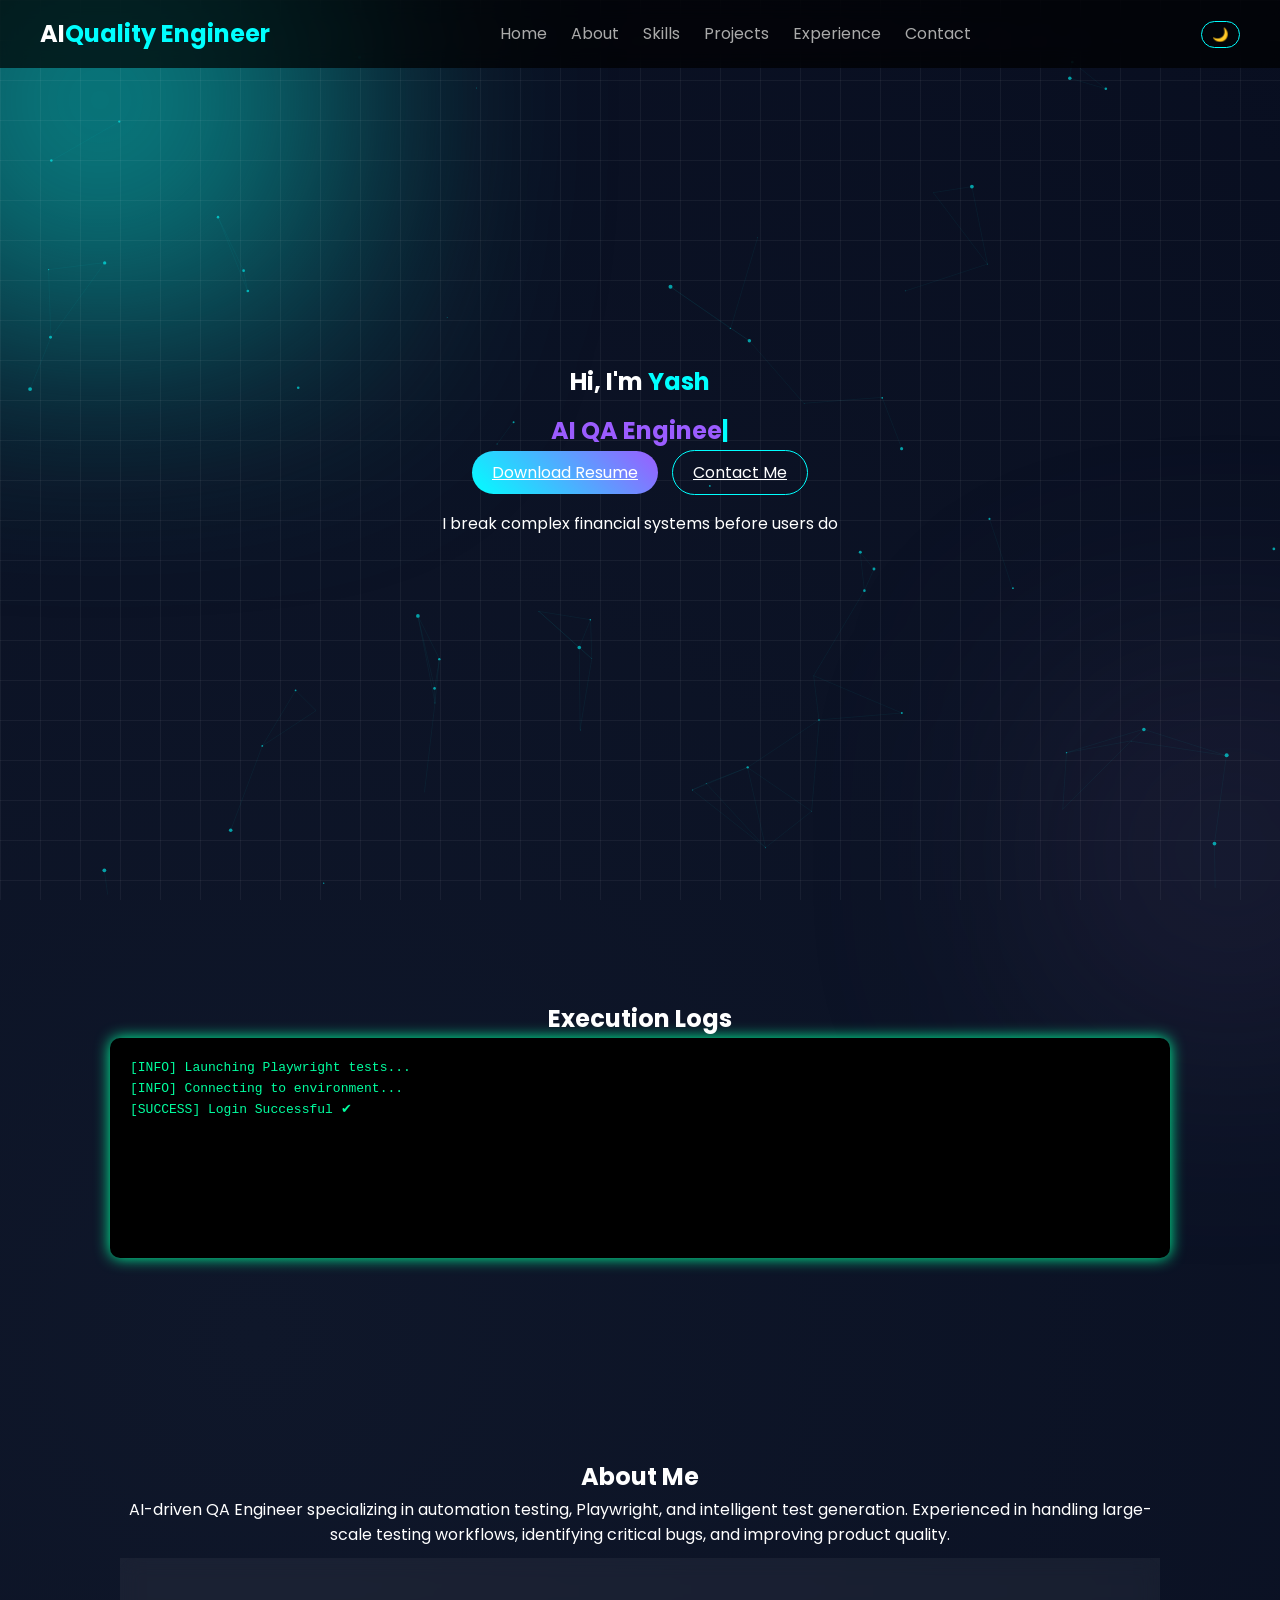
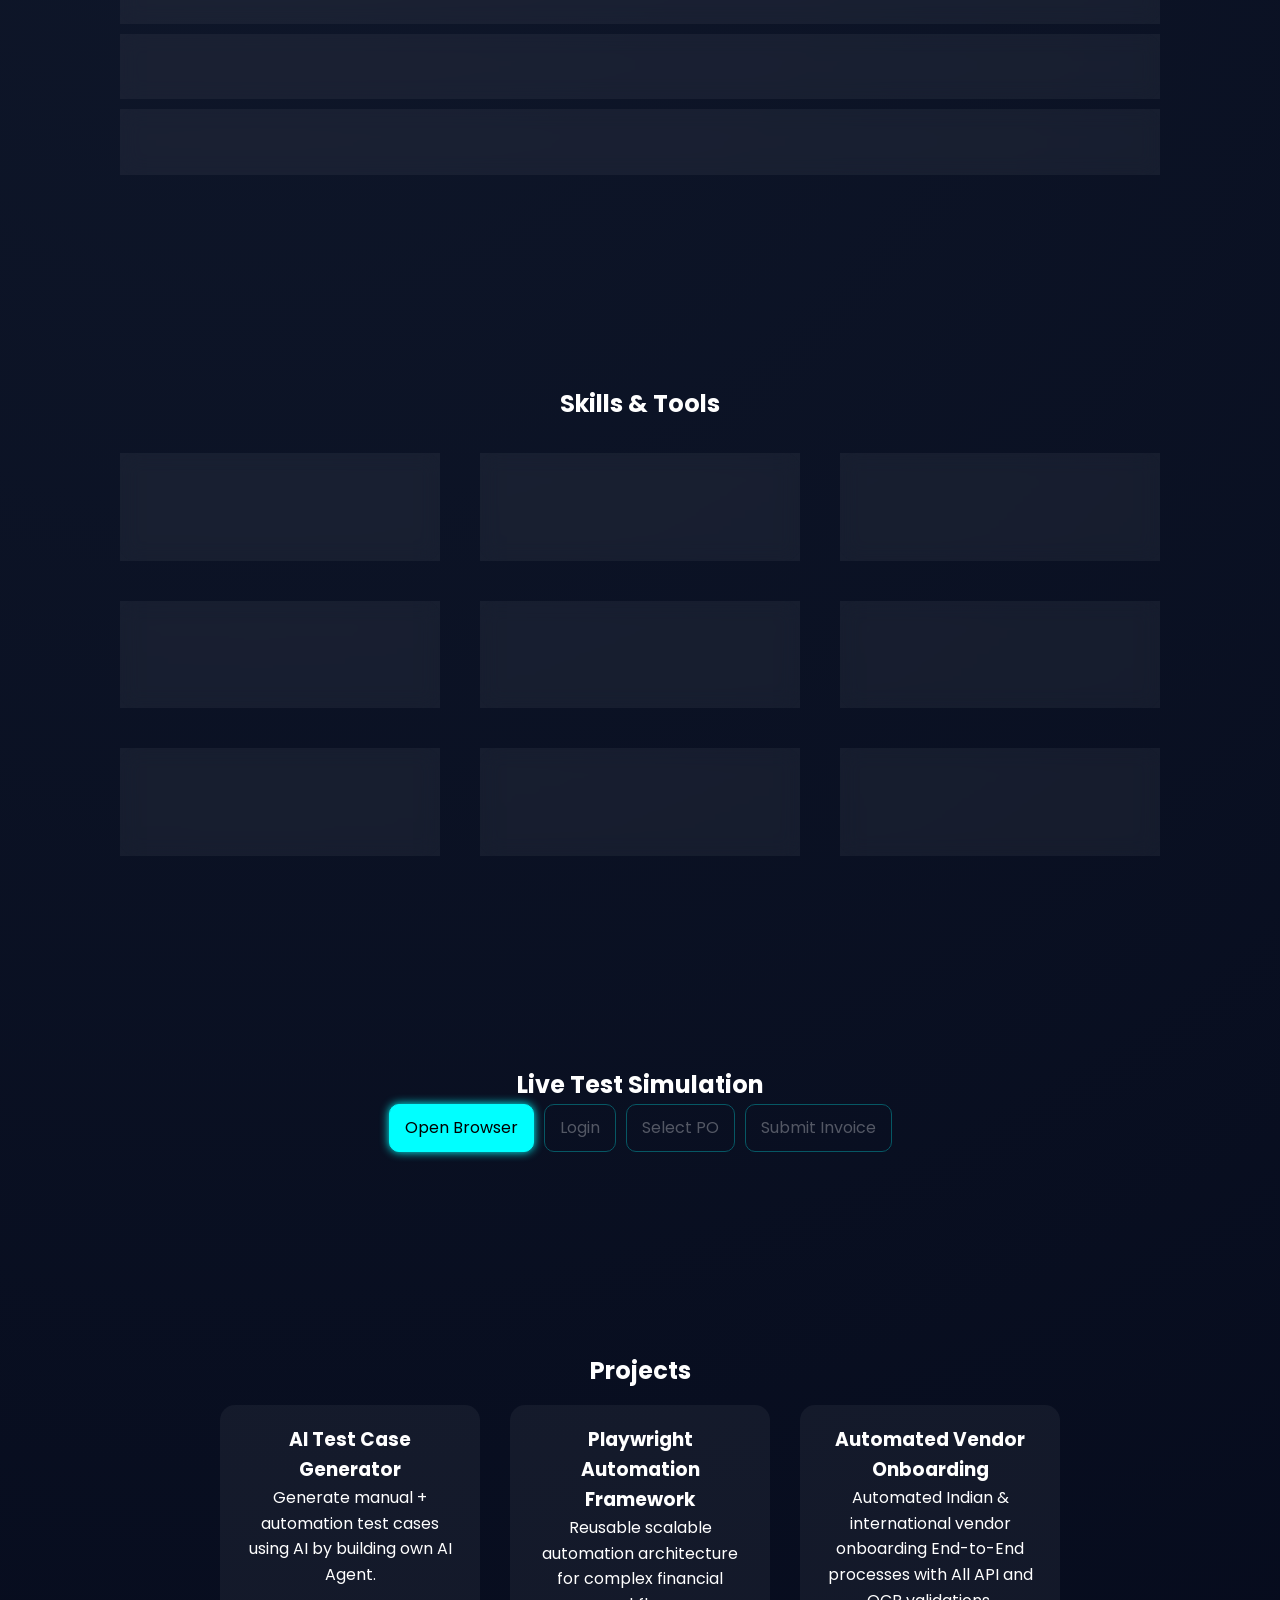
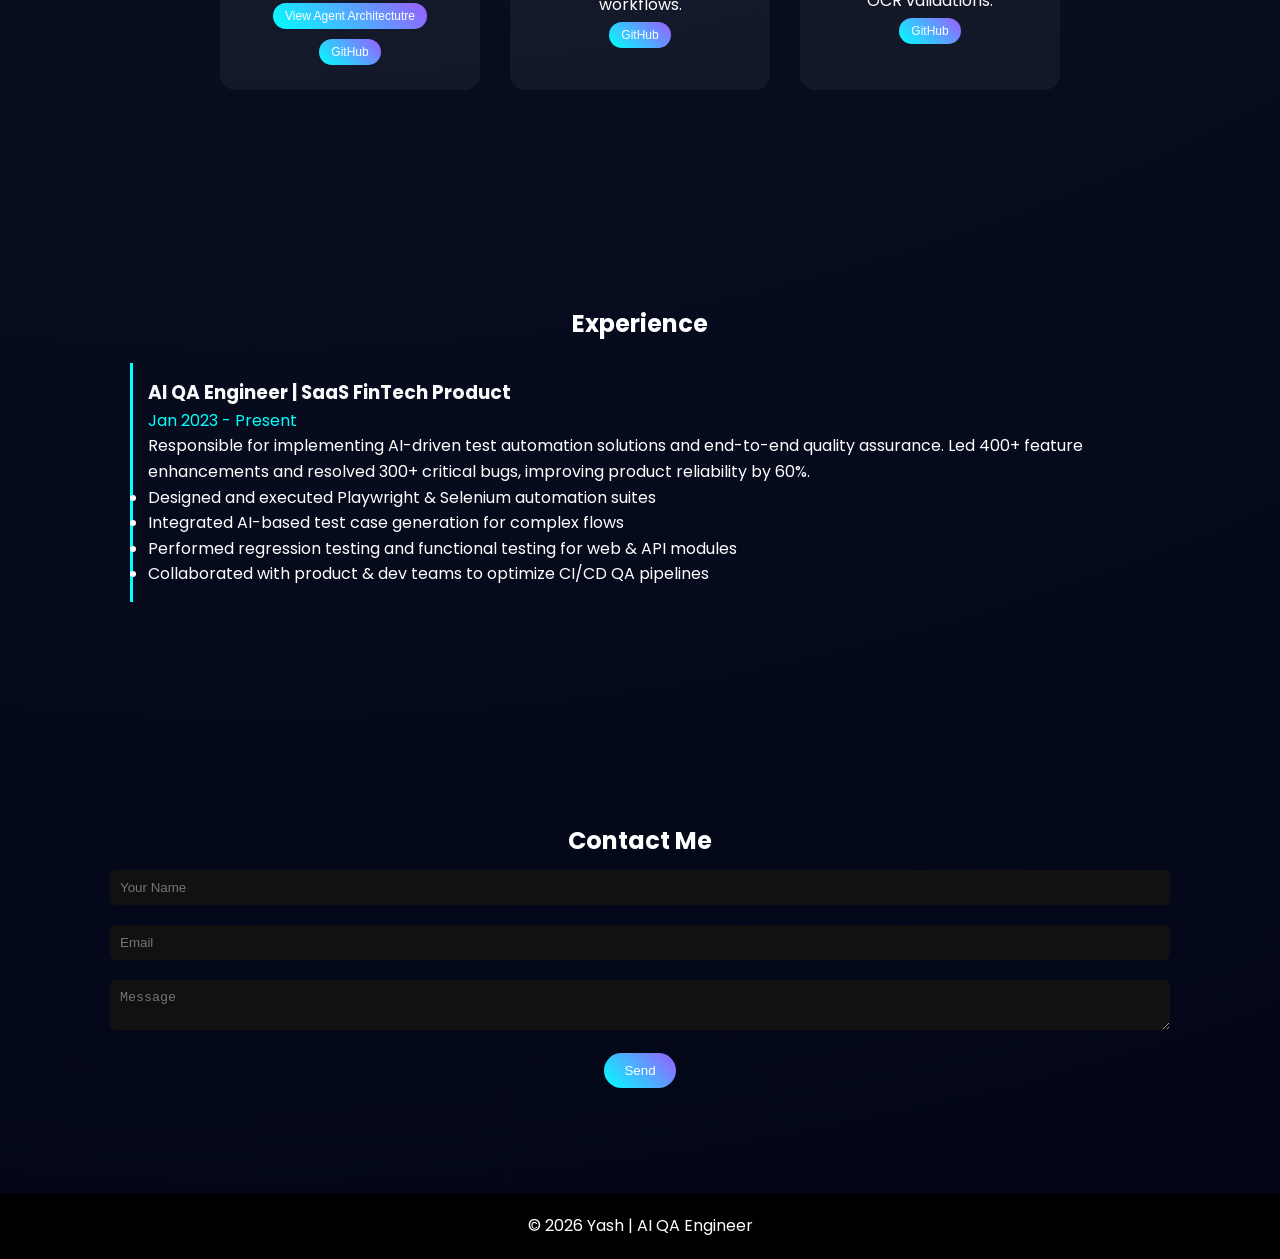
==== index.html @ b1c8be53 "main folder delete" ====
<!DOCTYPE html>
<html lang="en">
<head>
  <meta charset="UTF-8" />
  <meta name="viewport" content="width=device-width, initial-scale=1.0"/>
  <title>AI QA Engineer | Yash</title>

  <!-- Fonts -->
  <link href="https://fonts.googleapis.com/css2?family=Orbitron:wght@500&family=Poppins:wght@300;400;600&display=swap" rel="stylesheet">
  <link rel="stylesheet" href="https://cdnjs.cloudflare.com/ajax/libs/font-awesome/6.5.0/css/all.min.css">

  <link rel="stylesheet" href="style.css" />
</head>

<body>

<!-- NAVBAR -->
<header class="navbar">
  <h2 class="logo">AI<span>Quality Engineer</span></h2>

  <nav>
    <a href="#home">Home</a>
    <a href="#about">About</a>
    <a href="#skills">Skills</a>
    <a href="#projects">Projects</a>
    <a href="#experience">Experience</a>
    <a href="#contact">Contact</a>
  </nav>

  <button id="themeToggle" title="Toggle Theme">🌙</button>
</header>

<!-- HERO -->
<section id="home" class="hero">
  <canvas id="particles"></canvas>

  <div class="hero-content">
    <h1>Hi, I'm <span>Yash</span></h1>
    <h2 class="typing"></h2>

    <div class="cta">
      <a href="Yash CV 2026 copy.pdf" class="btn" download>Download Resume</a>
      <a href="#contact" class="btn outline">Contact Me</a><br>
      <br>
     <p>I break complex financial systems before users do</p>
    </div>
  </div>
  
</section>

<!-- TERMINAL -->
<section class="section terminal">
  <div class="container">
    <h2>Execution Logs</h2>
    <div class="terminal-box" id="terminal"></div>
  </div>
</section>

<!-- ABOUT -->
<section id="about" class="section">
  <div class="container">
    <h2>About Me</h2>

    <p>
      AI-driven QA Engineer specializing in automation testing, Playwright, and intelligent test generation.
      Experienced in handling large-scale testing workflows, identifying critical bugs, and improving product quality.
    </p>

    <div class="stats">
      <div class="card">✔ 400+ Enhancements Tested</div>
      <div class="card">✔ 300+ Bugs Identified</div>
      <div class="card">✔ 25+ Daily QA Tasks</div>
    </div>
  </div>
</section>

<!-- SKILLS -->
<section id="skills" class="section">
  <div class="container">
    <h2>Skills & Tools </h2>

    <div class="skills-grid">

  <div class="card">
    <i class="fa-solid fa-robot"></i>
    <p>Playwright</p>
  </div>

  <div class="card">
    <i class="fa-solid fa-vial"></i>
    <p>Selenium</p>
  </div>

  <div class="card">
    <i class="fa-brands fa-java"></i>
    <p>Java</p>
  </div>

  <div class="card">
    <i class="fa-brands fa-js"></i>
    <p>JavaScript</p>
  </div>

<div class="card">
    <i class="fa-brands fa-code"></i>
    <p>TypeScript</p>
  </div>

  <div class="card">
    <i class="fa-solid fa-paper-plane"></i>
    <p>Postman</p>
  </div>

  <div class="card">
    <i class="fa-solid fa-bug"></i>
    <p>JIRA</p>
  </div>

  <div class="card">
    <i class="fa-brands fa-git-alt"></i>
    <p>Git</p>
  </div>

  <div class="card">
    <i class="fa-solid fa-brain"></i>
    <p>AI Testing / LLMs</p>
  </div>

</div>
  </div>
</section>

<!-- PLAYWRIGHT -->
<section class="section playwright">
  <div class="container">
    <h2>Live Test Simulation</h2>

    <div class="test-box">
      <div class="step">Open Browser</div>
      <div class="step">Login</div>
      <div class="step">Select PO</div>
      <div class="step">Submit Invoice</div>
    </div>
  </div>
</section>

<!-- PROJECTS -->
<section id="projects" class="section">
  <div class="container">
    <h2>Projects</h2>

    <div class="projects">

      <div class="project-card">
        <h3>AI Test Case Generator</h3>
        <p>Generate manual + automation test cases using AI by building own AI Agent.</p>
        <div class="project-actions">
          <button class="btn small" onclick="openModal()">View Agent Architectutre</button>
          </button>
          <button class="btn small" onclick="openGithub()">GitHub</button>
        </div>
      </div>

      <div class="project-card">
        <h3>Playwright Automation Framework</h3>
        <p>Reusable scalable automation architecture for complex financial workflows.</p>
        <button class="btn small" onclick="openGithub()">GitHub</button>
      </div>

      <div class="project-card">
        <h3>Automated Vendor Onboarding</h3>
        <p>Automated Indian & international vendor onboarding End-to-End processes with All API and OCR validations.</p>
        <button class="btn small" onclick="openGithub()">GitHub</button>
      </div>

    </div>
  </div>
</section>

<!-- EXPERIENCE -->
<section id="experience" class="section">
  <div class="container">
    <h2>Experience</h2>

    <div class="timeline">
      <div class="timeline-item">
        <h3 style="color: rgb(249, 250, 250);">AI QA Engineer | SaaS FinTech Product</h3>
      <span style="color: aqua;">Jan 2023 - Present</span>
        <p>
          Responsible for implementing AI-driven test automation solutions and end-to-end quality assurance.
        Led 400+ feature enhancements and resolved 300+ critical bugs, improving product reliability by 60%.
        </p>
        <ul>
        <li>Designed and executed Playwright & Selenium automation suites</li>
        <li>Integrated AI-based test case generation for complex flows</li>
        <li>Performed regression testing and functional testing for web & API modules</li>
        <li>Collaborated with product & dev teams to optimize CI/CD QA pipelines</li>
      </ul>
      </div>
    </div>
  </div>
</section>

<!-- CONTACT -->
<section id="contact" class="section">
  <div class="container">
    <h2>Contact Me</h2>

    <form class="contact-form">
      <input type="text" placeholder="Your Name" required />
      <input type="email" placeholder="Email" required />
      <textarea placeholder="Message"></textarea>
      <button class="btn">Send</button>
    </form>
  </div>
</section>


<!-- MODAL -->
<div id="modal" class="modal" role="dialog" >
  <div class="modal-content">
    <span class="close" onclick="closeModal()">&times;</span>

    <h2>AI QA Automation Agent</h2>

    <pre>
=============================
AI QA Automation Agent
=============================

Description:
This agent generates manual test cases from user input, converts them into automation scripts, 
and captures execution logs for QA workflows.

-----------------------------
Architecture Flow
-----------------------------
1. User Input
   - Receives test scenario or flow description
   - Example: "Vendor Login and Invoice Submission"

2. Input Parser
   - Analyzes user input
   - Identifies actions, expected results, and test steps

3. Test Case Generator
   - Generates structured manual test cases
   - Example:
       Step 1: Enter valid username
       Step 2: Enter valid password
       Step 3: Click Login
       Expected Result: Dashboard loaded

4. Automation Script Generator
   - Converts manual test cases into Playwright/JS scripts
   - Example:
       await page.fill('#username', 'testuser');
       await page.fill('#password', 'password');
       await page.click('#login');

5. Logger & Reporter
   - Tracks execution logs of each step
   - Displays success/fail status

6. Feedback Loop
   - Captures errors/failures
   - Refines test cases & automation scripts for improvement

-----------------------------
Tech Flow / AI Pipeline
-----------------------------
Python Script
     ↓
LangChain
     ↓
Gemini API
     ↓
Google AI Servers
     ↓
Gemini Model
     ↓
AI Response

-----------------------------
Tech Stack & Components Used
-----------------------------
- Python (Core Scripts & Logic)
- LangChain (Pipeline Orchestration)
- Gemini API & Gemini Model (AI Test Case Generation)
- Google AI Servers (Model Hosting & Processing)
- Playwright (Automation Scripts)
- JSON-based structured test case & script generation
- Custom Logger & Terminal UI for Portfolio Display
    </pre>
  </div>
</div>

<!-- FOOTER -->
<footer>
  <p>© 2026 Yash | AI QA Engineer</p>
</footer>

<script src="script.js"></script>

</body>
</html>
---- style.css ----
/* ================= RESET ================= */
* {
  margin: 0;
  padding: 0;
  box-sizing: border-box;
}

/* ================= GLOBAL ================= */
body {
  font-family: 'Poppins', sans-serif;
  background: radial-gradient(circle at 20% 30%, #0f172a, #020617);
  color: #fff;
  line-height: 1.6;
  overflow-x: hidden;
}

/* GLOW BACKGROUND */
body::before {
  content: "";
  position: fixed;
  width: 600px;
  height: 600px;
  background: radial-gradient(circle, rgb(9, 154, 154), transparent);
  top: -200px;
  left: -200px;
  filter: blur(100px);
  animation: moveGlow 10s infinite alternate;
  z-index: -1;
}

body::after {
  content: "";
  position: fixed;
  width: 500px;
  height: 500px;
  background: radial-gradient(circle, rgba(124, 101, 161, 0.15), transparent);
  bottom: -200px;
  right: -200px;
  filter: blur(100px);
  animation: moveGlow 12s infinite alternate;
  z-index: -1;
}

@keyframes moveGlow {
  from { transform: translate(0, 0); }
  to { transform: translate(100px, 100px); }
}
.glow-text {
  font-family: 'Orbitron', sans-serif;
  font-weight: 700; /* heavier = stronger/darker */
  font-size: 4rem;
  color: #00ffff; /* bright cyan, very visible */
  text-shadow:
    0 0 5px #00ffff,
    0 0 10px #00ffff,
    0 0 20px #00ffff,
    0 0 40px #00ffff; /* stronger glow */
  position: relative;
  animation: moveGlow 3s linear infinite alternate;
}

/* SECTION */
.section {
  padding: 100px 20px;
  max-width: 1100px;
  margin: auto;
  text-align: center;
}

/* ================= NAVBAR ================= */
.navbar {
  display: flex;
  justify-content: space-between;
  align-items: center;
  padding: 15px 40px;
  position: fixed;
  width: 100%;
  background: rgba(0,0,0,0.7);
  backdrop-filter: blur(10px);
  z-index: 1000;
}

.logo span {
  color: cyan;
}

nav {
  display: flex;
}

nav a {
  margin: 0 12px;
  color: #aaa;
  text-decoration: none;
  transition: 0.3s;
}

nav a:hover {
  color: cyan;
}

/* THEME BUTTON */
#themeToggle {
  background: none;
  border: 1px solid cyan;
  padding: 5px 10px;
  border-radius: 20px;
  color: cyan;
  cursor: pointer;
}

/* ================= HERO ================= */
.hero {
  height: 100vh;
  display: flex;
  align-items: center;
  justify-content: center;
  position: relative;
  text-align: center;
}

/* PARTICLES */
#particles {
  position: absolute;
  width: 100%;
  height: 100%;
  z-index: 0;
  opacity: 0.6;
}

/* GRID OVERLAY */
.hero::before {
  content: "";
  position: absolute;
  width: 100%;
  height: 100%;
  background-image: 
    linear-gradient(rgba(255,255,255,0.05) 1px, transparent 1px),
    linear-gradient(90deg, rgba(255,255,255,0.05) 1px, transparent 1px);
  background-size: 40px 40px;
  z-index: 0;
}

.hero-content {
  position: relative;
  z-index: 1;
}

.hero h1 span {
  color: cyan;
}

.typing {
  color: #9b5cff;
  margin: 10px 0;
}
.typing::after {
  content: '|';
  animation: blink 1.0s infinite;
  color: cyan;
}

@keyframes blink {
  0%, 50%, 100% { opacity: 1; }
  25%, 75% { opacity: 0; }
}

/* ================= BUTTONS ================= */
.btn {
  padding: 10px 20px;
  border-radius: 25px;
  background: linear-gradient(45deg, cyan, #9b5cff);
  border: none;
  cursor: pointer;
  color: white;
  margin: 5px;
  transition: 0.3s;
}

.btn:hover {
  transform: scale(1.05);
  box-shadow: 0 0 15px cyan;
}

.btn.outline {
  background: transparent;
  border: 1px solid cyan;
}

.btn.small {
  padding: 6px 12px;
  font-size: 12px;
}

/* ================= CARDS ================= */
.card {
  padding: 20px;
  margin: 10px;
  border-radius: 15px;
  background: rgba(255,255,255,0.05);
  backdrop-filter: blur(10px);
  transition: 0.3s;
}

.card:hover {
  transform: translateY(-8px);
  box-shadow: 0 0 20px cyan;
}

/* SKILLS */
/* SKILL ICONS */
.skills-grid {
  display: grid;
  grid-template-columns: repeat(3, 1fr); /* 3 per row */
  gap: 20px;
  margin-top: 20px;
}

.skills-grid i {
  font-size: 32px;
  margin-bottom: 10px;
  color: cyan;
  transition: 0.3s;
}

/* HOVER EFFECT */
.skills-grid .card:hover i {
  transform: scale(1.2);
  color: #9b5cff;
}

/* ================= PROJECTS ================= */
.projects {
  display: flex;
  flex-wrap: wrap;
  justify-content: center;
}

.project-card {
  width: 260px;
  margin: 15px;
  padding: 20px;
  border-radius: 15px;
  background: rgba(255,255,255,0.05);
  transition: 0.3s;
}

.project-card:hover {
  transform: translateY(-8px);
  box-shadow: 0 0 20px #9b5cff;
}

.project-actions {
  margin-top: 10px;
}

/* ================= TERMINAL ================= */
.terminal-box {
  background: #000;
  color: #00ff9f;
  padding: 20px;
  font-family: monospace;
  height: 220px;
  overflow-y: auto;
  border-radius: 10px;
  text-align: left;
  box-shadow: 0 0 15px #00ff9f;
}

/* ================= TIMELINE ================= */
.timeline-item {
  margin: 20px;
  padding: 15px;
  border-left: 3px solid cyan;
  text-align: left;
}

/* ================= PLAYWRIGHT ================= */
.test-box {
  display: flex;
  justify-content: center;
  flex-wrap: wrap;
  gap: 10px;
}

.step {
  padding: 10px 15px;
  border: 1px solid cyan;
  border-radius: 10px;
  opacity: 0.3;
  transition: 0.5s;
}

.step.active {
  opacity: 1;
  background: cyan;
  color: black;
  box-shadow: 0 0 10px cyan;
}

/* ================= MODAL ================= */
.modal {
  display: none;
  position: fixed;
  z-index: 2000;
  top: 0;
  left: 0;
  width: 100%;
  height: 100%;
  background: rgba(0,0,0,0.8);
}

.modal-content {
  background: #111;
  padding: 25px;
  margin: 8% auto;
  width: 60%;
  border-radius: 10px;
  text-align: left;
  height: 600px;
  overflow-y: scroll;
}

.close {
  float: right;
  cursor: pointer;
  font-size: 20px;
}

/* ================= FORM ================= */
.contact-form input,
.contact-form textarea {
  width: 100%;
  margin: 10px 0;
  padding: 10px;
  background: #111;
  border: none;
  color: white;
  border-radius: 5px;
}

/* ================= FOOTER ================= */
footer {
  text-align: center;
  padding: 20px;
  background: #000;
}

/* ================= LIGHT MODE ================= */
.light-mode {
  background: #f5f5f5;
  color: #000;
}

.light-mode .card,
.light-mode .project-card {
  background: #fff;
  color: #000;
}

/* ================= RESPONSIVE ================= */
@media (max-width: 768px) {
  nav {
    display: none;
  }

  .navbar {
    flex-direction: column;
  }

  .modal-content {
    width: 90%;
  }
}
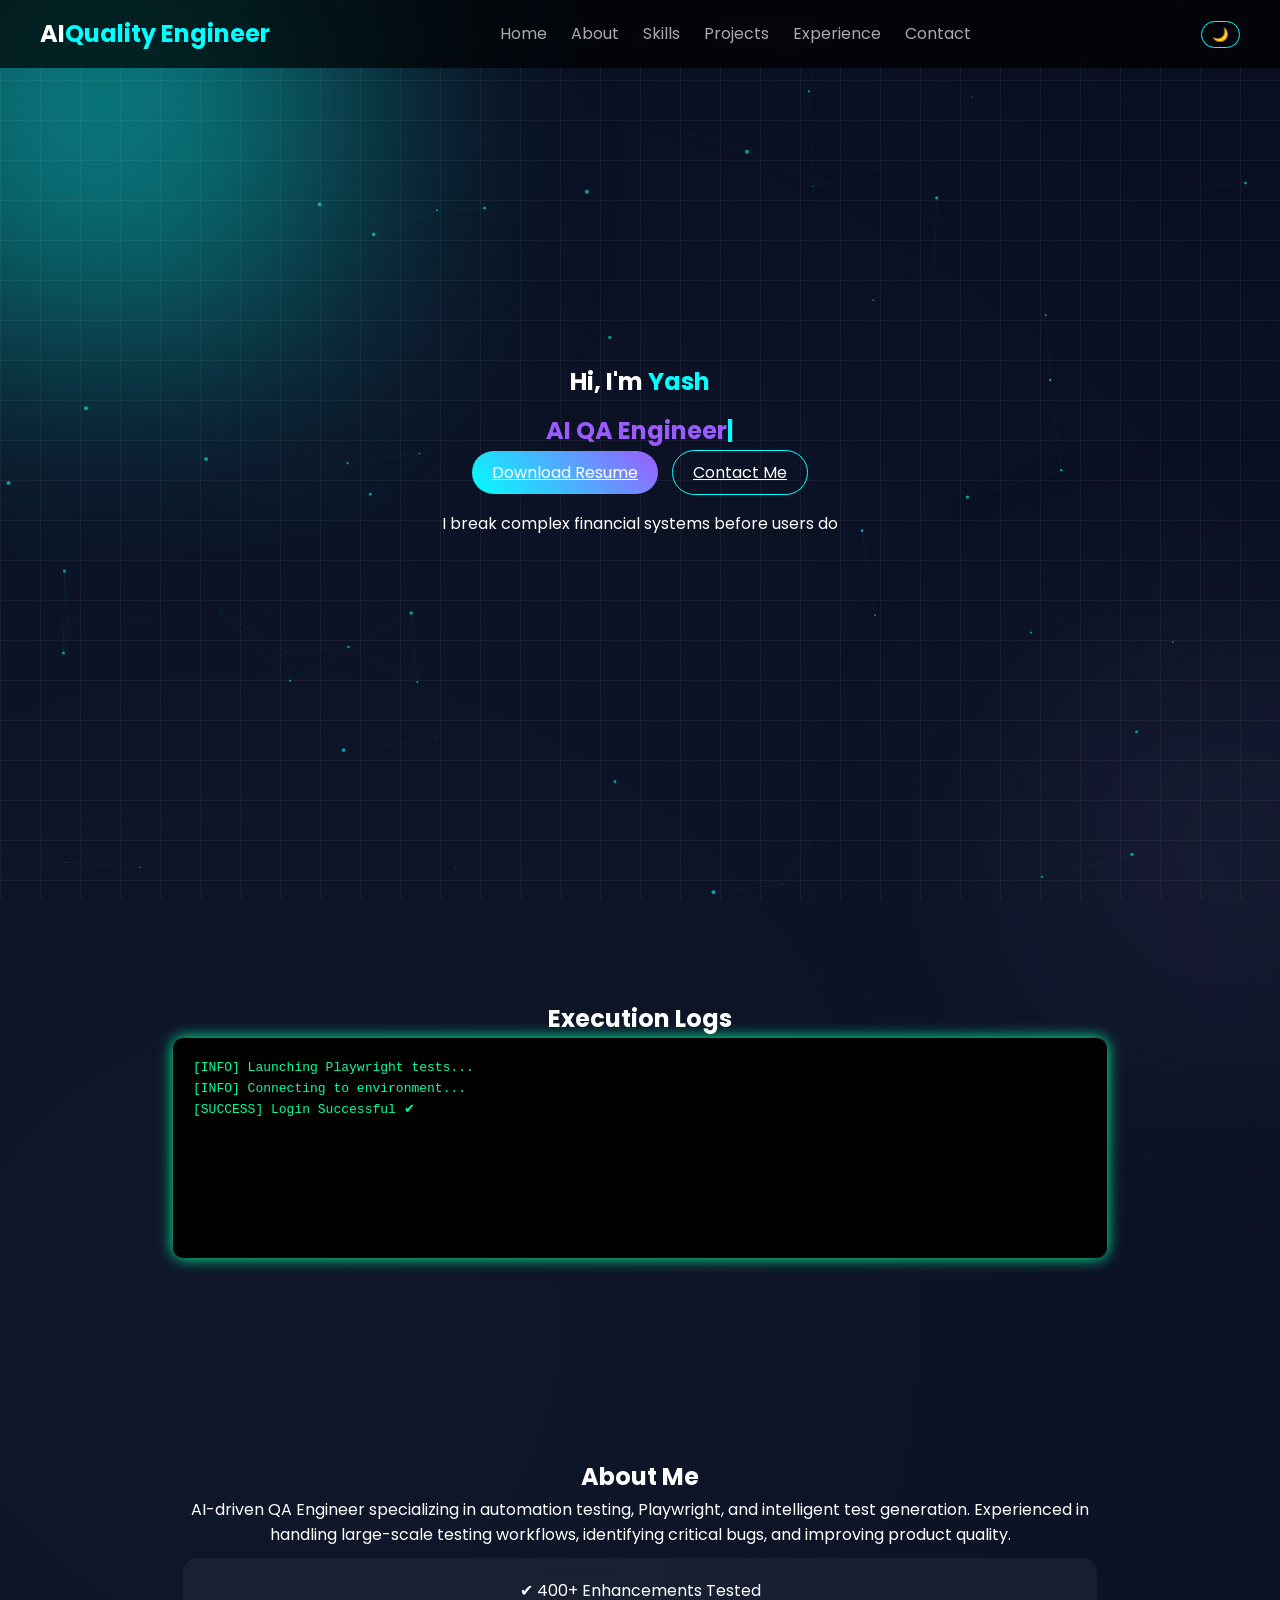
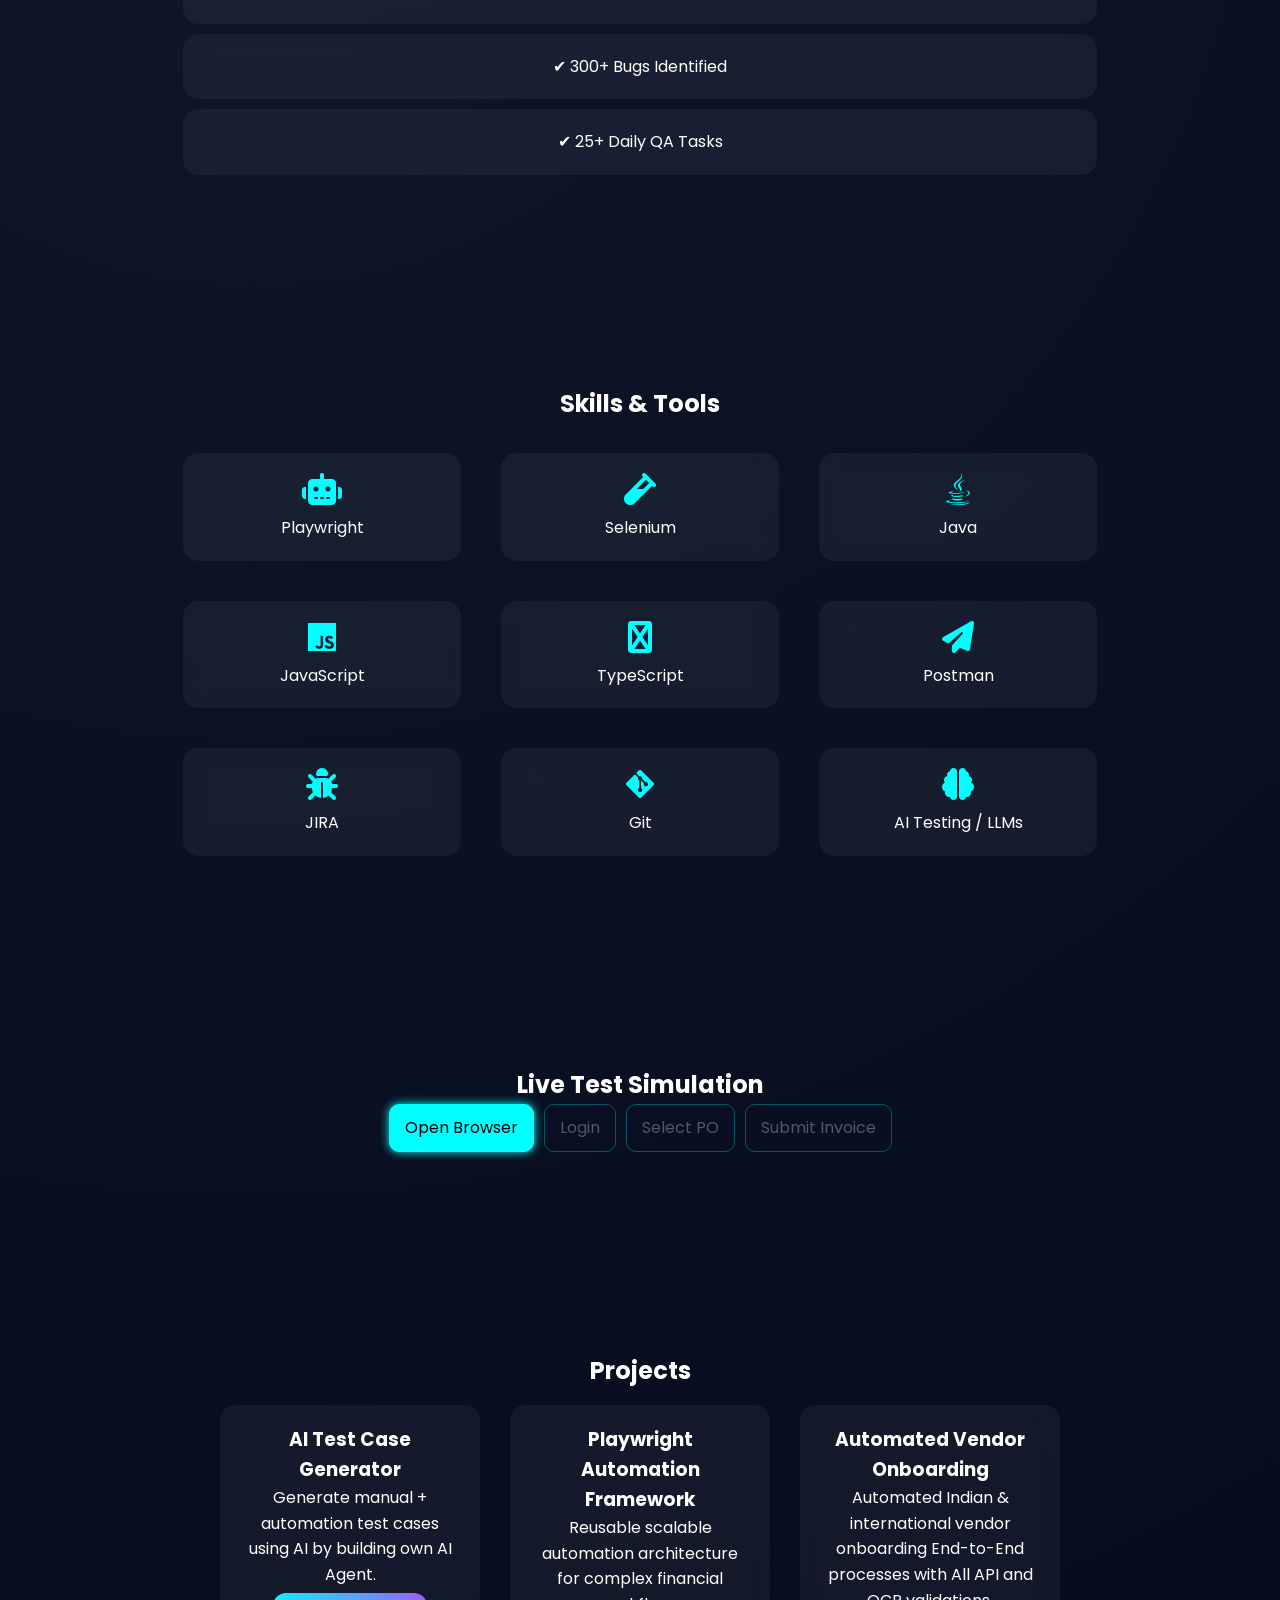
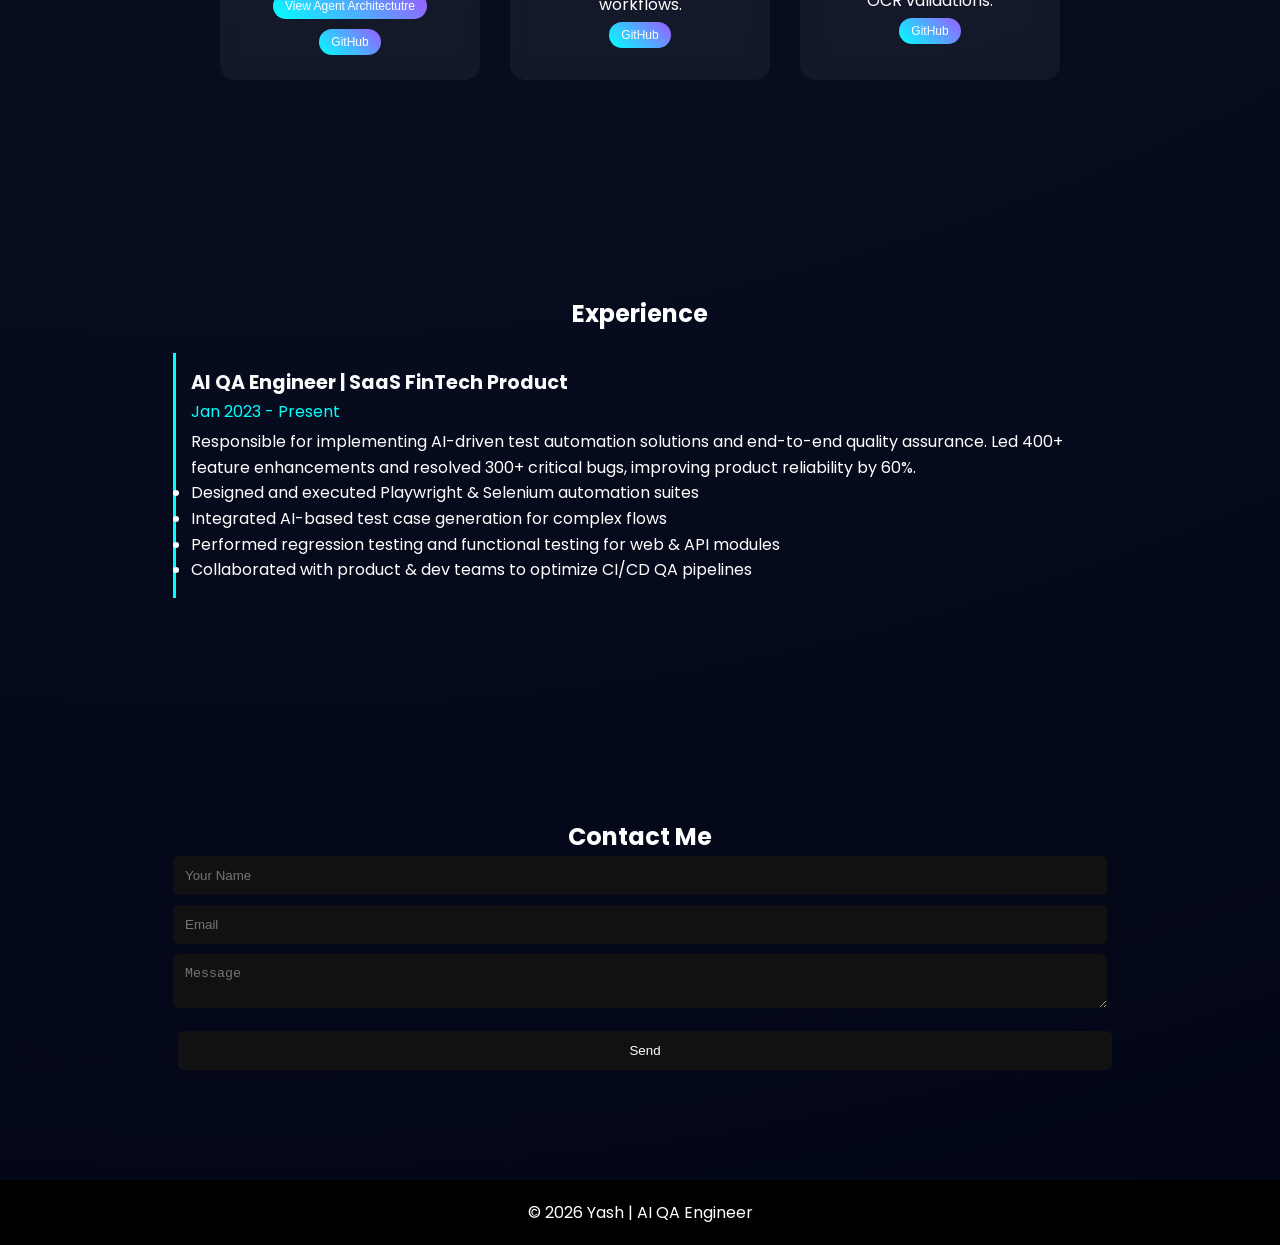
==== commit 4abd83ae: "Final Mobile fixes, added HAMBURGER BUTTON" ====
--- a/index.html
+++ b/index.html
@@ -18,7 +18,14 @@
 <header class="navbar">
   <h2 class="logo">AI<span>Quality Engineer</span></h2>
 
-  <nav>
+  <!-- HAMBURGER BUTTON -->
+  <div class="menu-toggle" id="menuToggle">
+    <span></span>
+    <span></span>
+    <span></span>
+  </div>
+
+  <nav id="navMenu">
     <a href="#home">Home</a>
     <a href="#about">About</a>
     <a href="#skills">Skills</a>
@@ -27,7 +34,7 @@
     <a href="#contact">Contact</a>
   </nav>
 
-  <button id="themeToggle" title="Toggle Theme">🌙</button>
+  <button id="themeToggle">🌙</button>
 </header>
 
 <!-- HERO -->
--- a/style.css
+++ b/style.css
@@ -5,16 +5,23 @@
   box-sizing: border-box;
 }
 
-/* ================= GLOBAL ================= */
 body {
   font-family: 'Poppins', sans-serif;
   background: radial-gradient(circle at 20% 30%, #0f172a, #020617);
   color: #fff;
   line-height: 1.6;
   overflow-x: hidden;
-}
-
-/* GLOW BACKGROUND */
+  min-width: 320px;
+}
+
+.container {
+  max-width: 1200px;
+  width: 90%;
+  margin: 0 auto;
+  padding: 0 10px;
+}
+
+/* ================= GLOW BACKGROUND ================= */
 body::before {
   content: "";
   position: fixed;
@@ -45,21 +52,22 @@
   from { transform: translate(0, 0); }
   to { transform: translate(100px, 100px); }
 }
+
 .glow-text {
   font-family: 'Orbitron', sans-serif;
-  font-weight: 700; /* heavier = stronger/darker */
+  font-weight: 700;
   font-size: 4rem;
-  color: #00ffff; /* bright cyan, very visible */
+  color: #00ffff;
   text-shadow:
     0 0 5px #00ffff,
     0 0 10px #00ffff,
     0 0 20px #00ffff,
-    0 0 40px #00ffff; /* stronger glow */
+    0 0 40px #00ffff;
   position: relative;
   animation: moveGlow 3s linear infinite alternate;
 }
 
-/* SECTION */
+/* ================= SECTION ================= */
 .section {
   padding: 100px 20px;
   max-width: 1100px;
@@ -99,7 +107,6 @@
   color: cyan;
 }
 
-/* THEME BUTTON */
 #themeToggle {
   background: none;
   border: 1px solid cyan;
@@ -119,7 +126,6 @@
   text-align: center;
 }
 
-/* PARTICLES */
 #particles {
   position: absolute;
   width: 100%;
@@ -128,7 +134,6 @@
   opacity: 0.6;
 }
 
-/* GRID OVERLAY */
 .hero::before {
   content: "";
   position: absolute;
@@ -144,6 +149,10 @@
 .hero-content {
   position: relative;
   z-index: 1;
+  text-align: center;
+  padding: 20px;
+  max-width: 100%;
+  box-sizing: border-box;
 }
 
 .hero h1 span {
@@ -193,7 +202,7 @@
 }
 
 /* ================= CARDS ================= */
-.card {
+.card, .project-card {
   padding: 20px;
   margin: 10px;
   border-radius: 15px;
@@ -202,16 +211,15 @@
   transition: 0.3s;
 }
 
-.card:hover {
+.card:hover, .project-card:hover {
   transform: translateY(-8px);
   box-shadow: 0 0 20px cyan;
 }
 
-/* SKILLS */
-/* SKILL ICONS */
+/* ================= SKILLS ================= */
 .skills-grid {
   display: grid;
-  grid-template-columns: repeat(3, 1fr); /* 3 per row */
+  grid-template-columns: repeat(3, 1fr);
   gap: 20px;
   margin-top: 20px;
 }
@@ -223,7 +231,6 @@
   transition: 0.3s;
 }
 
-/* HOVER EFFECT */
 .skills-grid .card:hover i {
   transform: scale(1.2);
   color: #9b5cff;
@@ -248,10 +255,6 @@
 .project-card:hover {
   transform: translateY(-8px);
   box-shadow: 0 0 20px #9b5cff;
-}
-
-.project-actions {
-  margin-top: 10px;
 }
 
 /* ================= TERMINAL ================= */
@@ -269,10 +272,19 @@
 
 /* ================= TIMELINE ================= */
 .timeline-item {
-  margin: 20px;
+  margin: 20px 0;
   padding: 15px;
   border-left: 3px solid cyan;
   text-align: left;
+}
+
+.timeline-item h3 {
+  font-size: 1.2rem;
+}
+
+.timeline-item span {
+  display: block;
+  margin-bottom: 5px;
 }
 
 /* ================= PLAYWRIGHT ================= */
@@ -315,10 +327,10 @@
   padding: 25px;
   margin: 8% auto;
   width: 60%;
+  max-height: 80vh;
   border-radius: 10px;
   text-align: left;
-  height: 600px;
-  overflow-y: scroll;
+  overflow-y: auto;
 }
 
 .close {
@@ -329,10 +341,12 @@
 
 /* ================= FORM ================= */
 .contact-form input,
-.contact-form textarea {
+.contact-form textarea,
+.contact-form button {
   width: 100%;
-  margin: 10px 0;
-  padding: 10px;
+  margin-bottom: 10px;
+  padding: 12px;
+  box-sizing: border-box;
   background: #111;
   border: none;
   color: white;
@@ -358,17 +372,178 @@
   color: #000;
 }
 
-/* ================= RESPONSIVE ================= */
+/* ================= IMAGES ================= */
+img {
+  max-width: 100%;
+  height: auto;
+}
+
+/* ================= RESPONSIVE MEDIA QUERIES ================= */
+@media (max-width: 1024px) {
+  .skills-grid {
+    grid-template-columns: repeat(2, 1fr);
+  }
+}
+
 @media (max-width: 768px) {
-  nav {
-    display: none;
-  }
-
+
+  /* Navbar */
   .navbar {
     flex-direction: column;
-  }
-
-  .modal-content {
-    width: 90%;
+    align-items: center;
+    padding: 15px 20px;
+  }
+
+  nav {
+    display: flex;
+    flex-direction: column;
+    width: 100%;
+    align-items: center;
+    margin-top: 10px;
+  }
+
+  nav a {
+    margin: 5px 0;
+    font-size: 1rem;
+  }
+
+  #themeToggle {
+    margin-top: 10px;
+    align-self: center;
+  }
+
+  /* Hero */
+  .hero-content {
+    padding: 20px;
+    max-width: 100%;
+    box-sizing: border-box;
+  }
+
+  .hero h1 {
+    font-size: 1.8rem;
+    word-wrap: break-word;
+  }
+
+  .typing {
+    font-size: 1rem;
+  }
+
+  .cta {
+    display: flex;
+    flex-direction: column;
+    gap: 12px;
+    margin-top: 20px;
+    width: 100%;
+    align-items: center;
+  }
+
+  .cta a.btn {
+    width: 100%;
+    max-width: 280px;
+    text-align: center;
+  }
+
+  .project-card {
+    width: 100%;
+    margin: 10px 0;
+  }
+
+  .skills-grid {
+    grid-template-columns: repeat(2, 1fr);
+  }
+
+  .timeline-item h3 {
+    font-size: 1rem;
+  }
+}
+
+@media (max-width: 480px) {
+
+  .skills-grid {
+    grid-template-columns: 1fr;
+  }
+
+  .glow-text {
+    font-size: 2.5rem;
+  }
+
+  .hero h1 {
+    font-size: 1.5rem;
+  }
+
+  .typing {
+    font-size: 0.9rem;
+  }
+
+  .cta {
+    gap: 8px;
+  }
+
+  .cta a.btn {
+    font-size: 0.9rem;
+    padding: 10px;
+  }
+}
+/* ================= PRO NAVBAR ================= */
+
+/* Hamburger */
+.menu-toggle {
+  display: none;
+  flex-direction: column;
+  cursor: pointer;
+  gap: 5px;
+}
+
+.menu-toggle span {
+  width: 25px;
+  height: 3px;
+  background: cyan;
+  display: block;
+  transition: 0.3s;
+}
+
+/* Mobile Styles */
+@media (max-width: 768px) {
+
+  .menu-toggle {
+    display: flex;
+  }
+
+  nav {
+    position: absolute;
+    top: 60px;
+    left: 0;
+    width: 100%;
+    background: rgba(0,0,0,0.95);
+    flex-direction: column;
+    align-items: center;
+    max-height: 0;
+    overflow: hidden;
+    transition: 0.3s ease;
+  }
+
+  nav a {
+    padding: 12px;
+    width: 100%;
+    text-align: center;
+    border-bottom: 1px solid rgba(255,255,255,0.1);
+  }
+
+  nav.active {
+    max-height: 400px;
+  }
+
+  .navbar {
+    padding: 10px 20px;
+  }
+
+  /* Hide normal nav by default */
+  nav {
+    display: flex;
+  }
+
+  /* Fix hero spacing */
+  .hero {
+    padding-top: 80px;
   }
 }
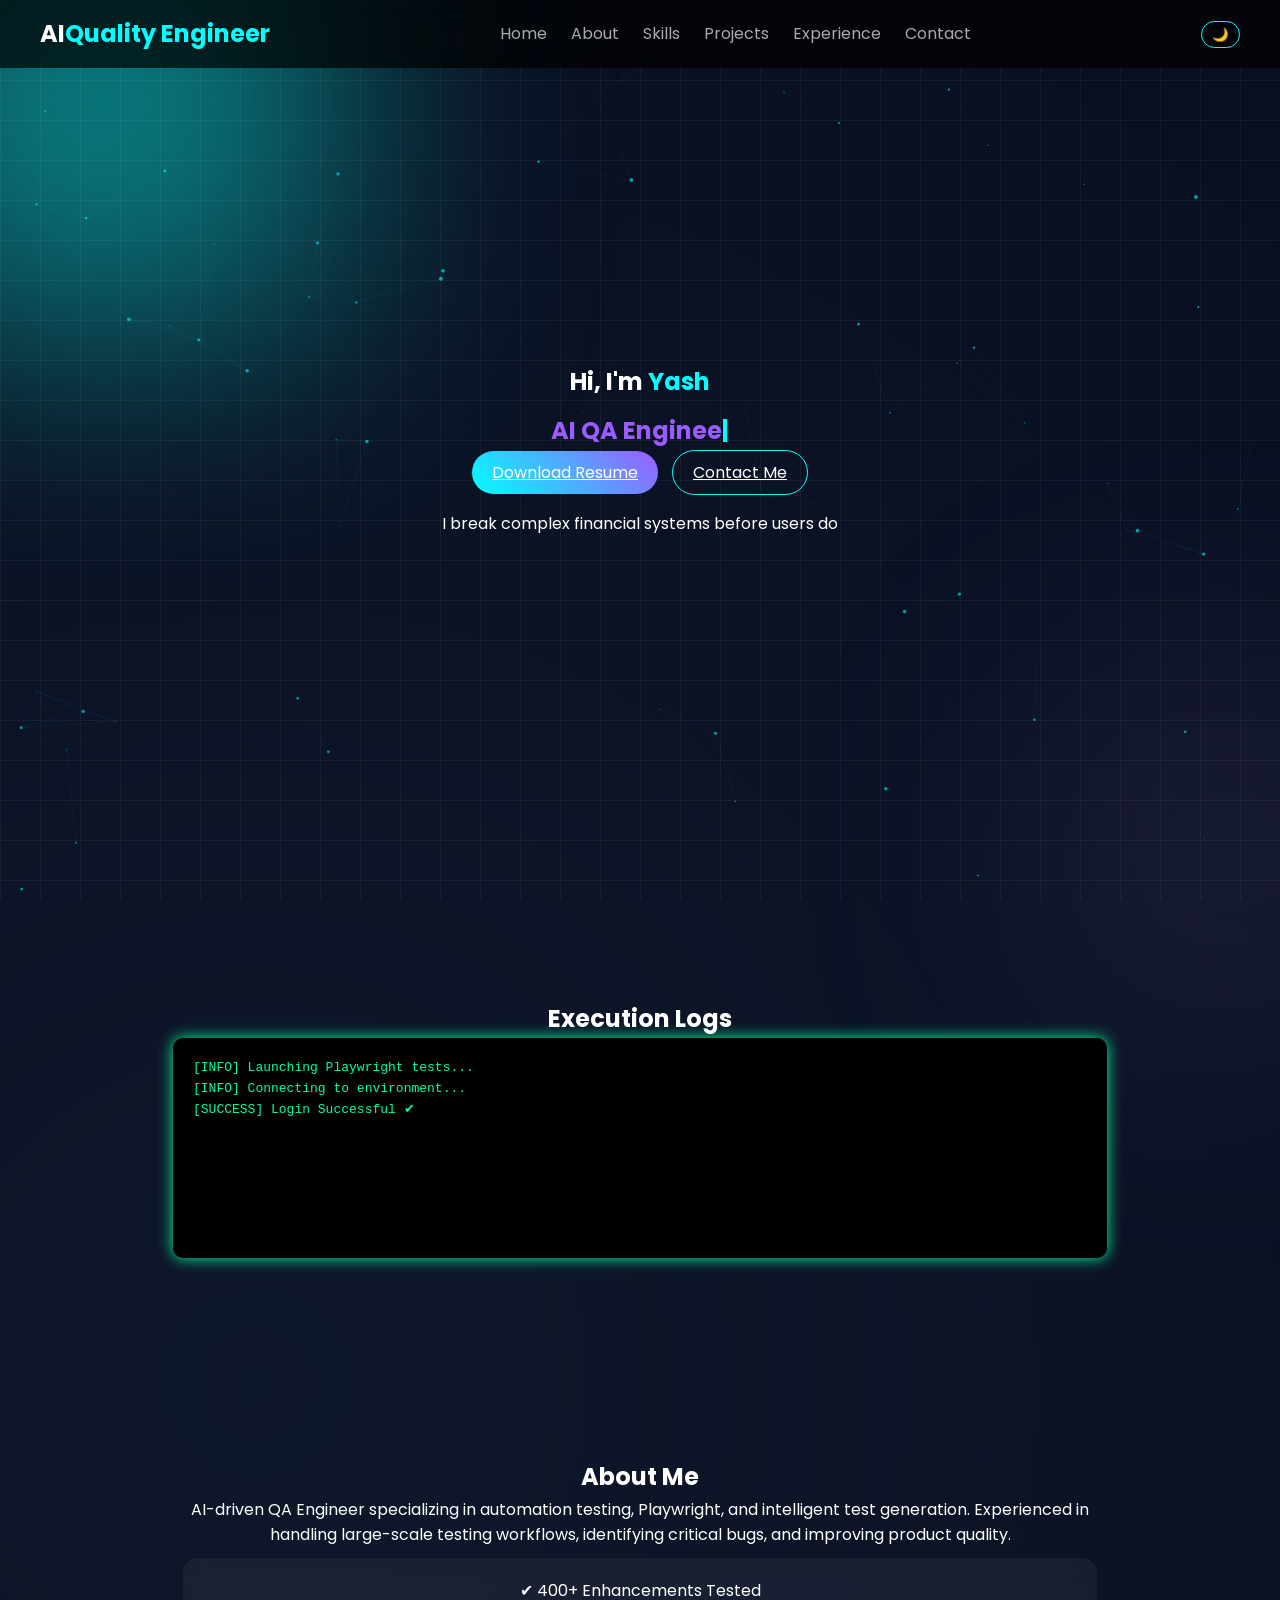
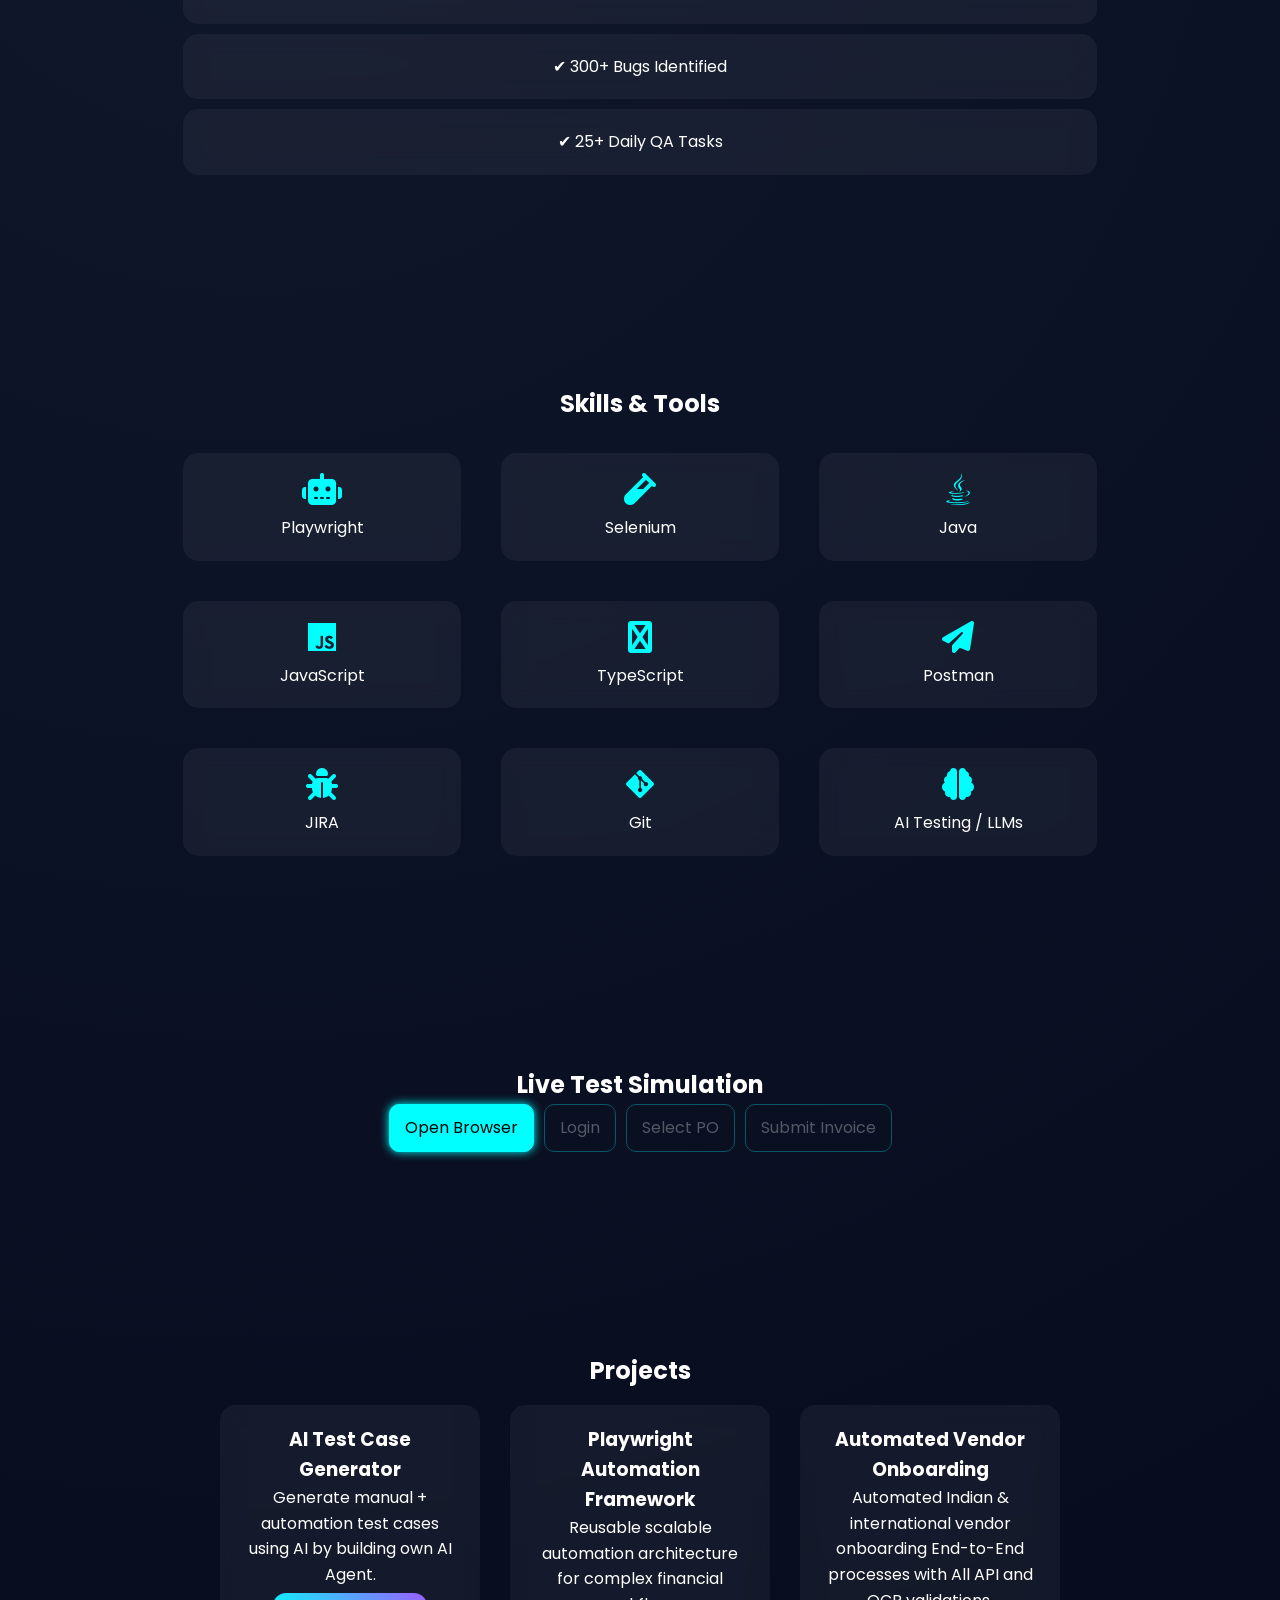
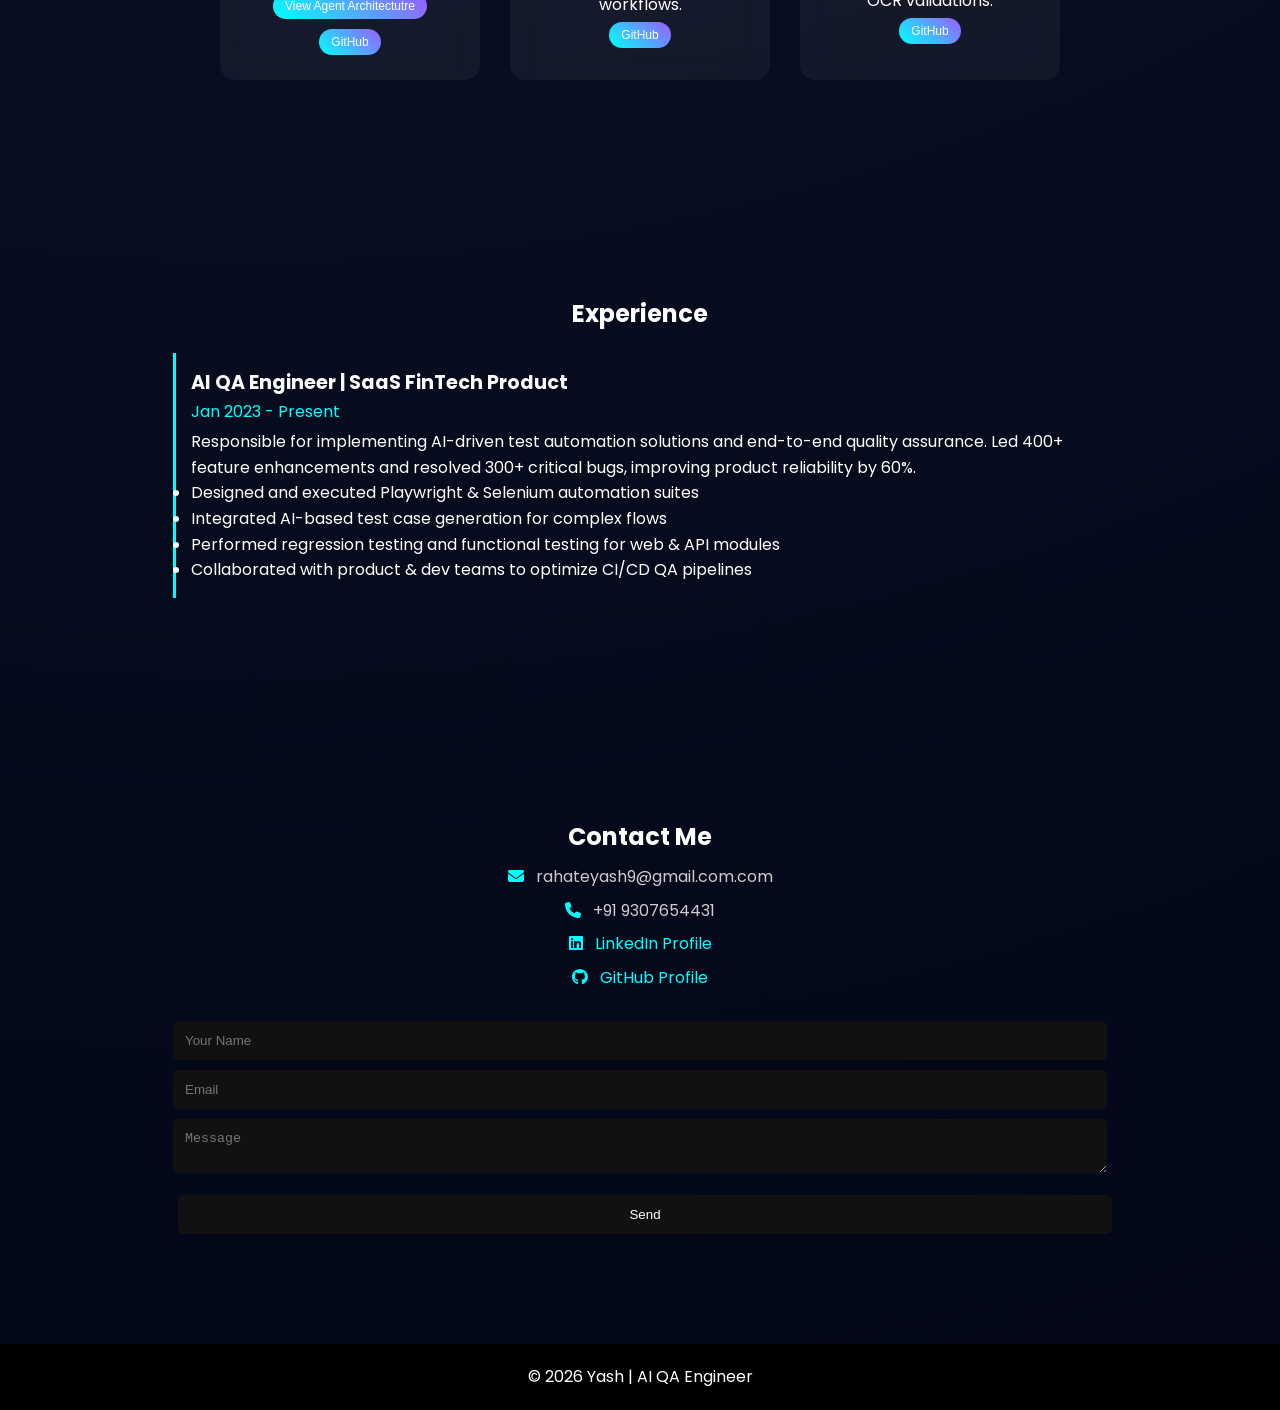
==== commit 1724a156: "Contact Section Update" ====
--- a/index.html
+++ b/index.html
@@ -208,11 +208,25 @@
   </div>
 </section>
 
-<!-- CONTACT -->
 <section id="contact" class="section">
   <div class="container">
     <h2>Contact Me</h2>
 
+    <!-- CONTACT INFO -->
+    <div class="contact-info">
+      <p><i class="fa-solid fa-envelope"></i> rahateyash9@gmail.com.com</p>
+      <p><i class="fa-solid fa-phone"></i> +91 9307654431</p>
+      <p>
+        <i class="fa-brands fa-linkedin"></i> 
+        <a href="https://linkedin.com/in/yashrahate" target="_blank">LinkedIn Profile</a>
+      </p>
+      <p>
+        <i class="fa-brands fa-github"></i> 
+        <a href="https://github.com/yashqa007" target="_blank">GitHub Profile</a>
+      </p>
+    </div>
+
+    <!-- FORM (KEEP BELOW) -->
     <form class="contact-form">
       <input type="text" placeholder="Your Name" required />
       <input type="email" placeholder="Email" required />
--- a/style.css
+++ b/style.css
@@ -546,4 +546,29 @@
   .hero {
     padding-top: 80px;
   }
+}
+/* ================= CONTACT INFO ================= */
+.contact-info {
+  margin-bottom: 30px;
+  text-align: center;
+}
+
+.contact-info p {
+  margin: 8px 0;
+  font-size: 1rem;
+  color: #ccc;
+}
+
+.contact-info i {
+  margin-right: 8px;
+  color: cyan;
+}
+
+.contact-info a {
+  color: cyan;
+  text-decoration: none;
+}
+
+.contact-info a:hover {
+  text-decoration: underline;
 }
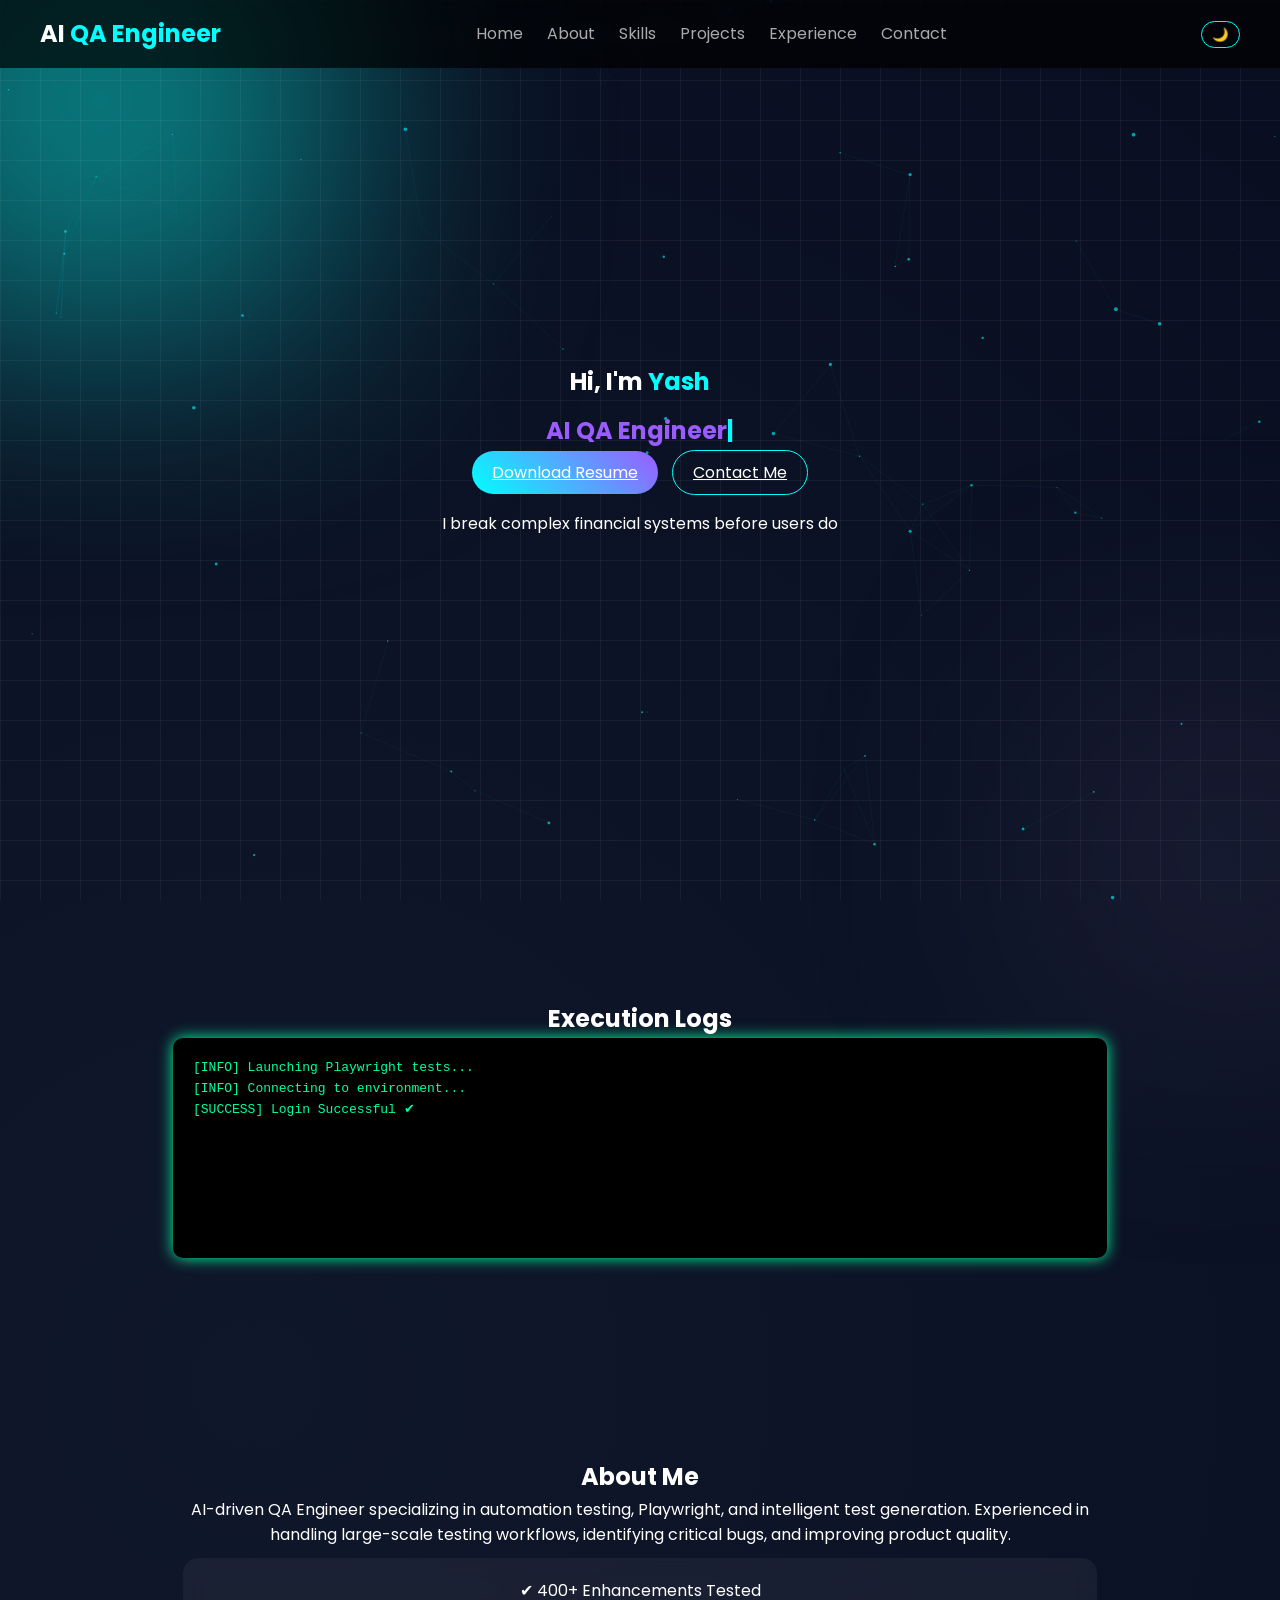
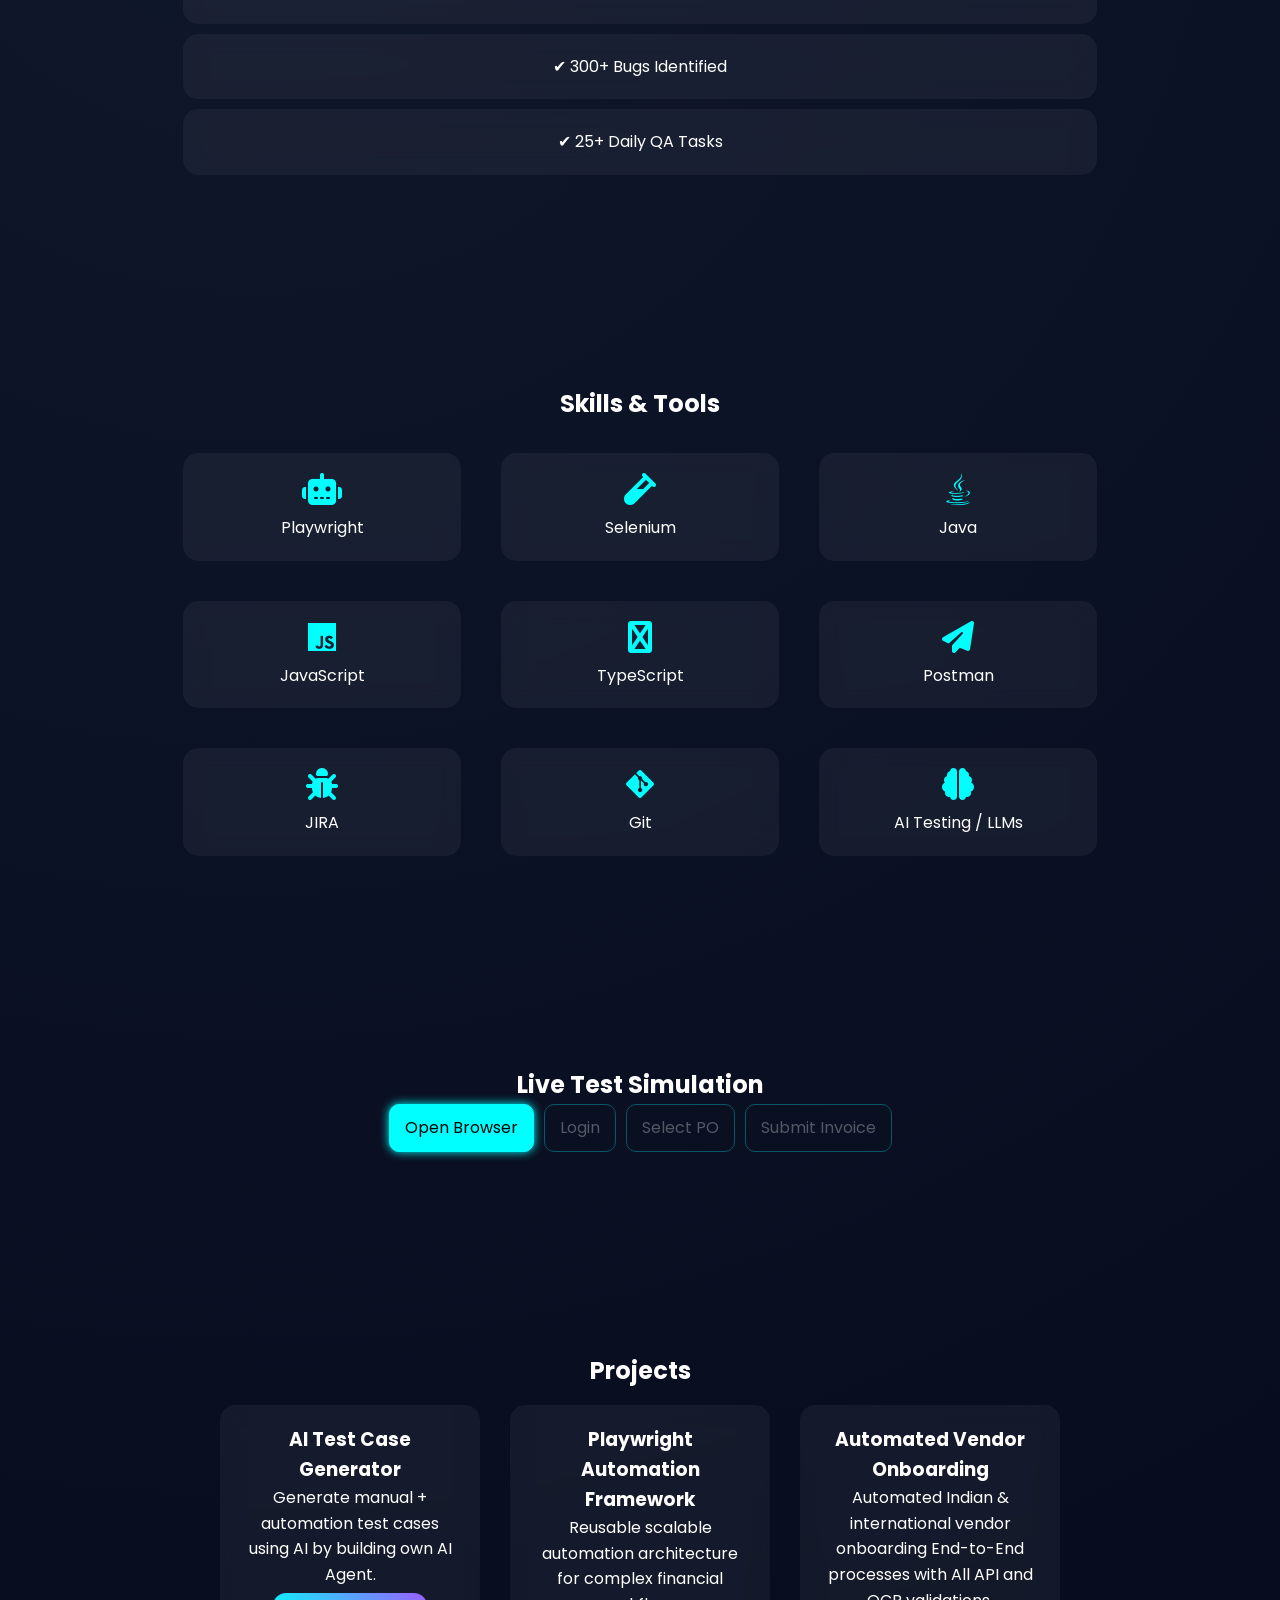
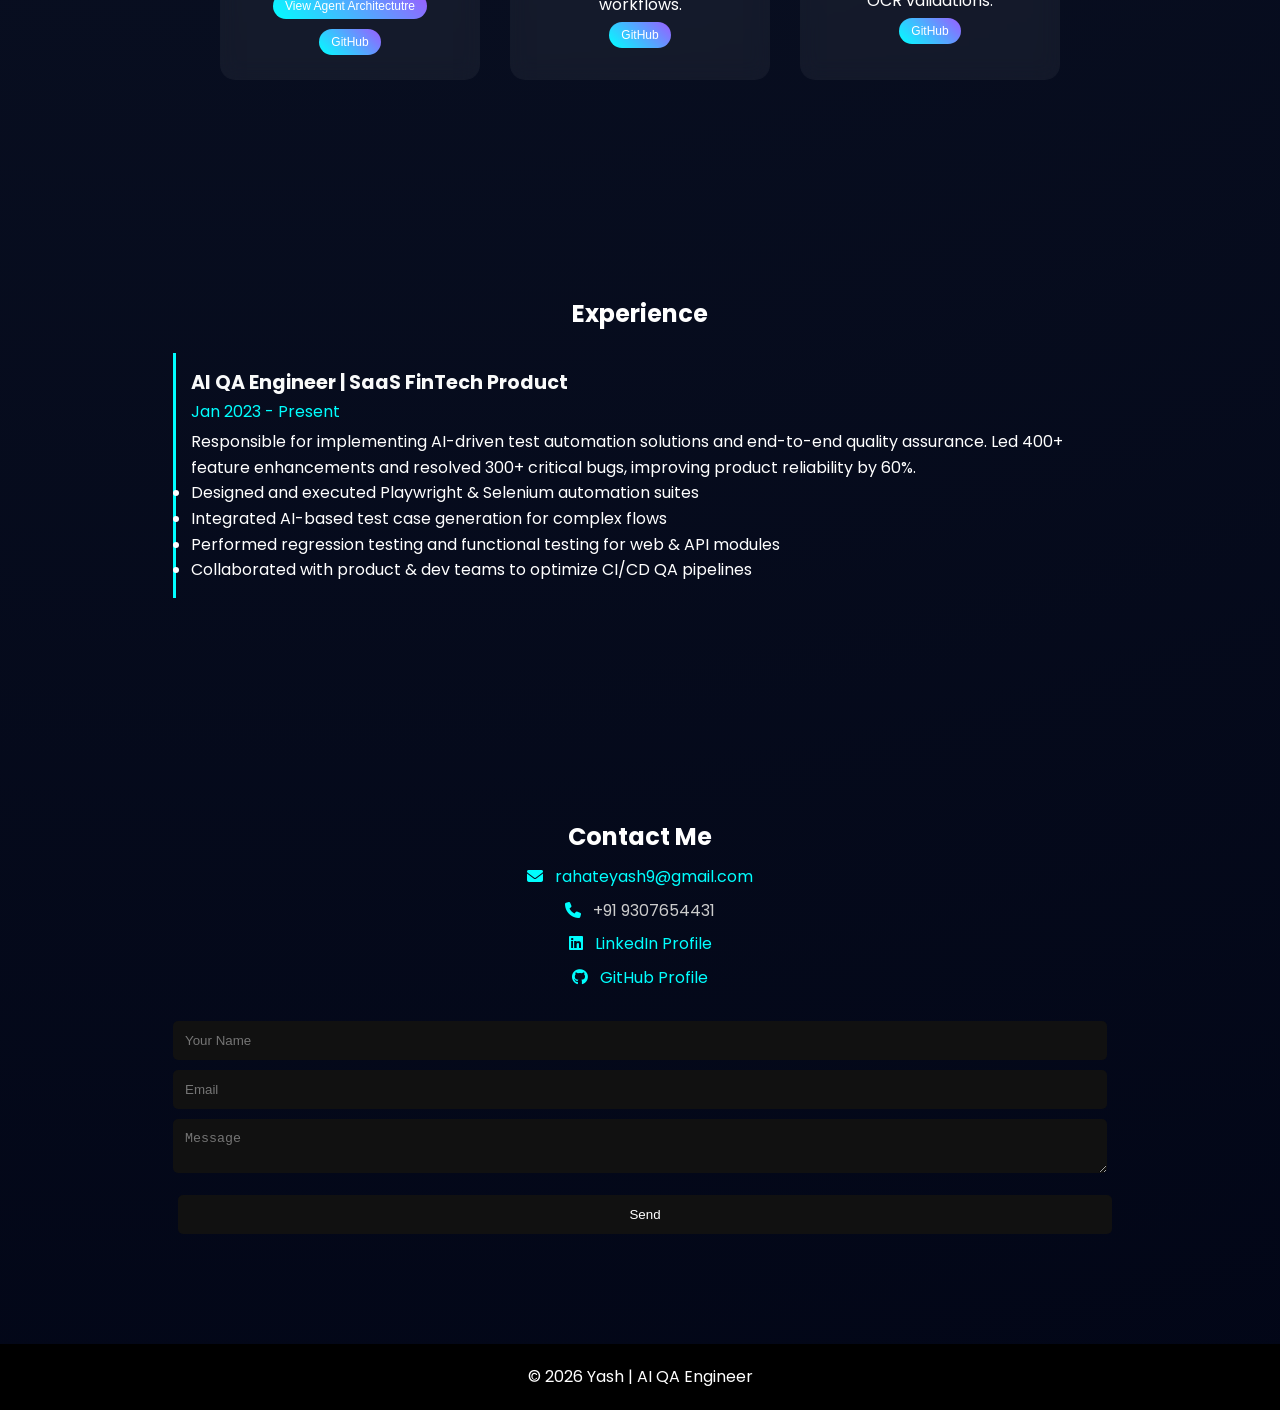
==== commit fcad8991: "cv updated" ====
--- a/index.html
+++ b/index.html
@@ -16,7 +16,7 @@
 
 <!-- NAVBAR -->
 <header class="navbar">
-  <h2 class="logo">AI<span>Quality Engineer</span></h2>
+  <h2 class="logo">AI <span>QA Engineer</span></h2>
 
   <!-- HAMBURGER BUTTON -->
   <div class="menu-toggle" id="menuToggle">
@@ -46,7 +46,7 @@
     <h2 class="typing"></h2>
 
     <div class="cta">
-      <a href="Yash CV 2026 copy.pdf" class="btn" download>Download Resume</a>
+      <a href="YashRahateCV copy.pdf" class="btn" download>Download Resume</a>
       <a href="#contact" class="btn outline">Contact Me</a><br>
       <br>
      <p>I break complex financial systems before users do</p>
@@ -214,7 +214,7 @@
 
     <!-- CONTACT INFO -->
     <div class="contact-info">
-      <p><i class="fa-solid fa-envelope"></i> rahateyash9@gmail.com.com</p>
+      <p><i class="fa-solid fa-envelope"></i> <a href="mailto:rahateyash9@gmail.com">rahateyash9@gmail.com </a> </p>
       <p><i class="fa-solid fa-phone"></i> +91 9307654431</p>
       <p>
         <i class="fa-brands fa-linkedin"></i> 
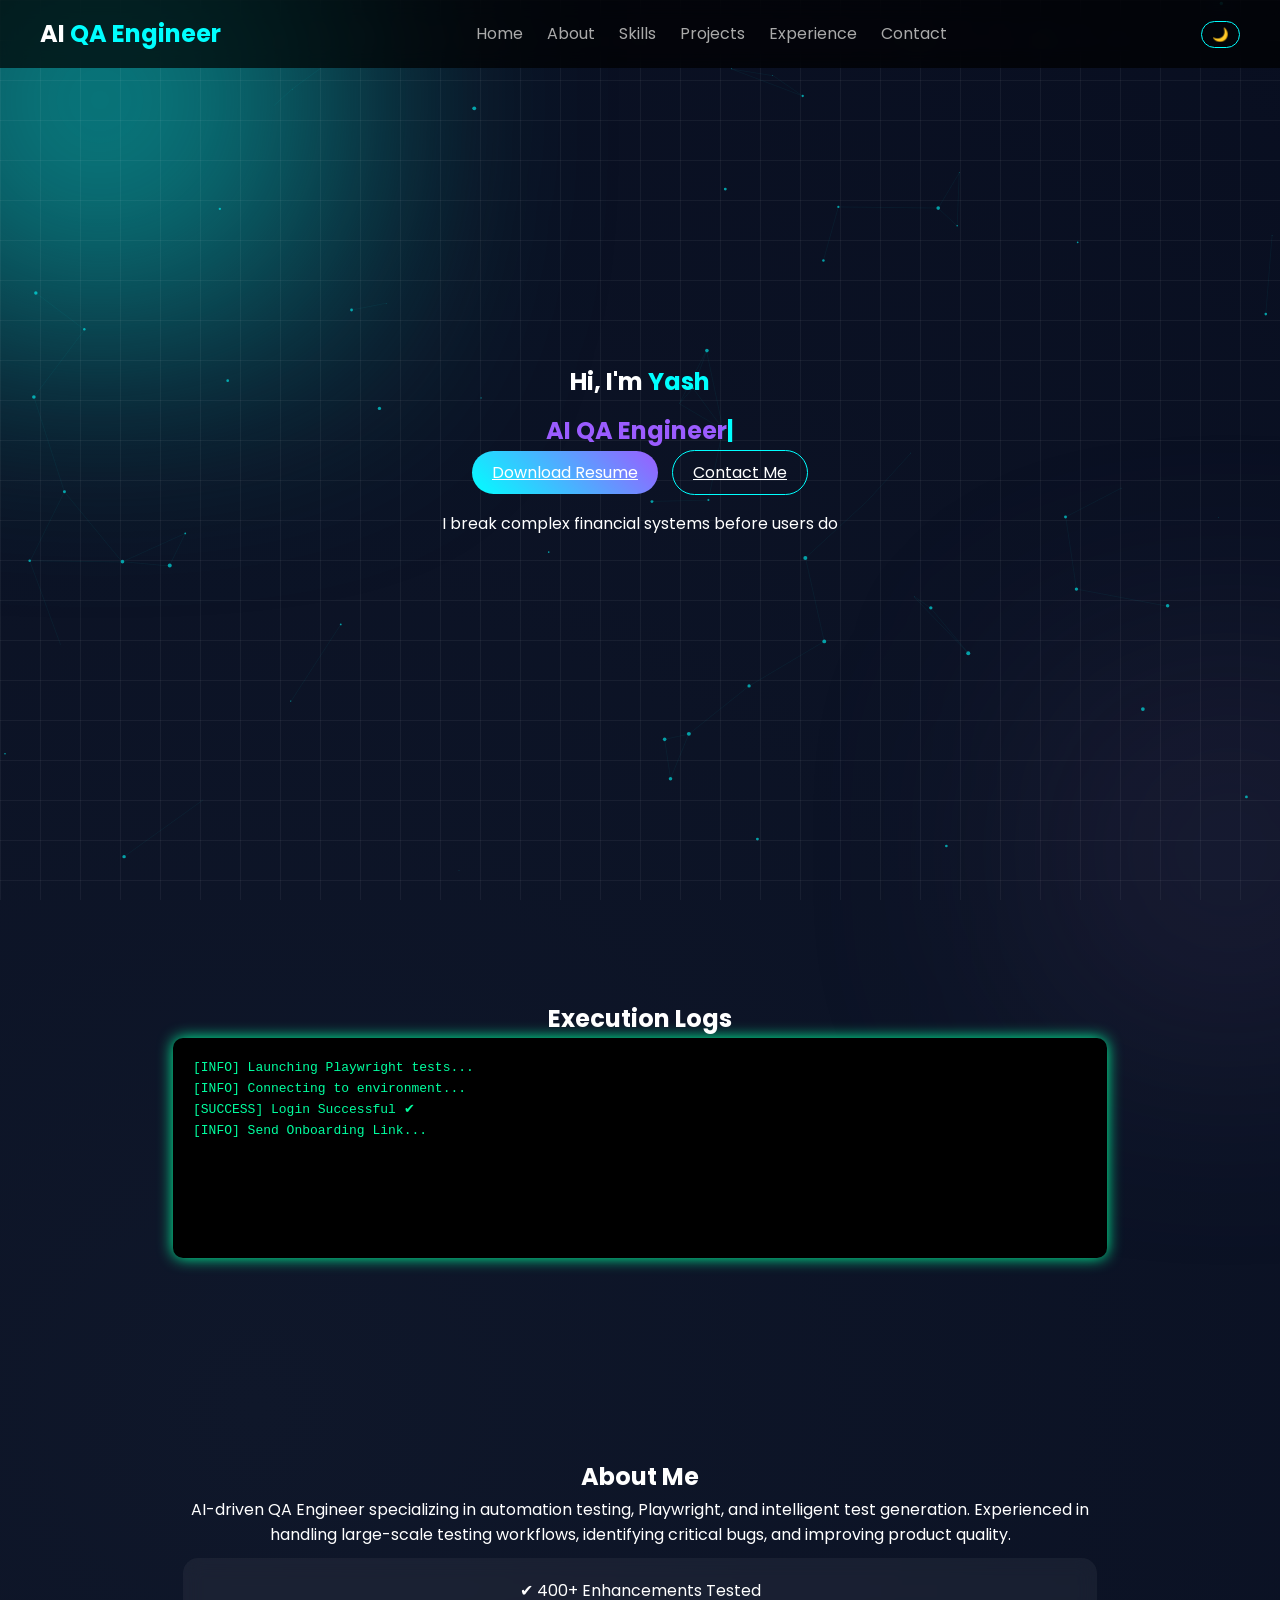
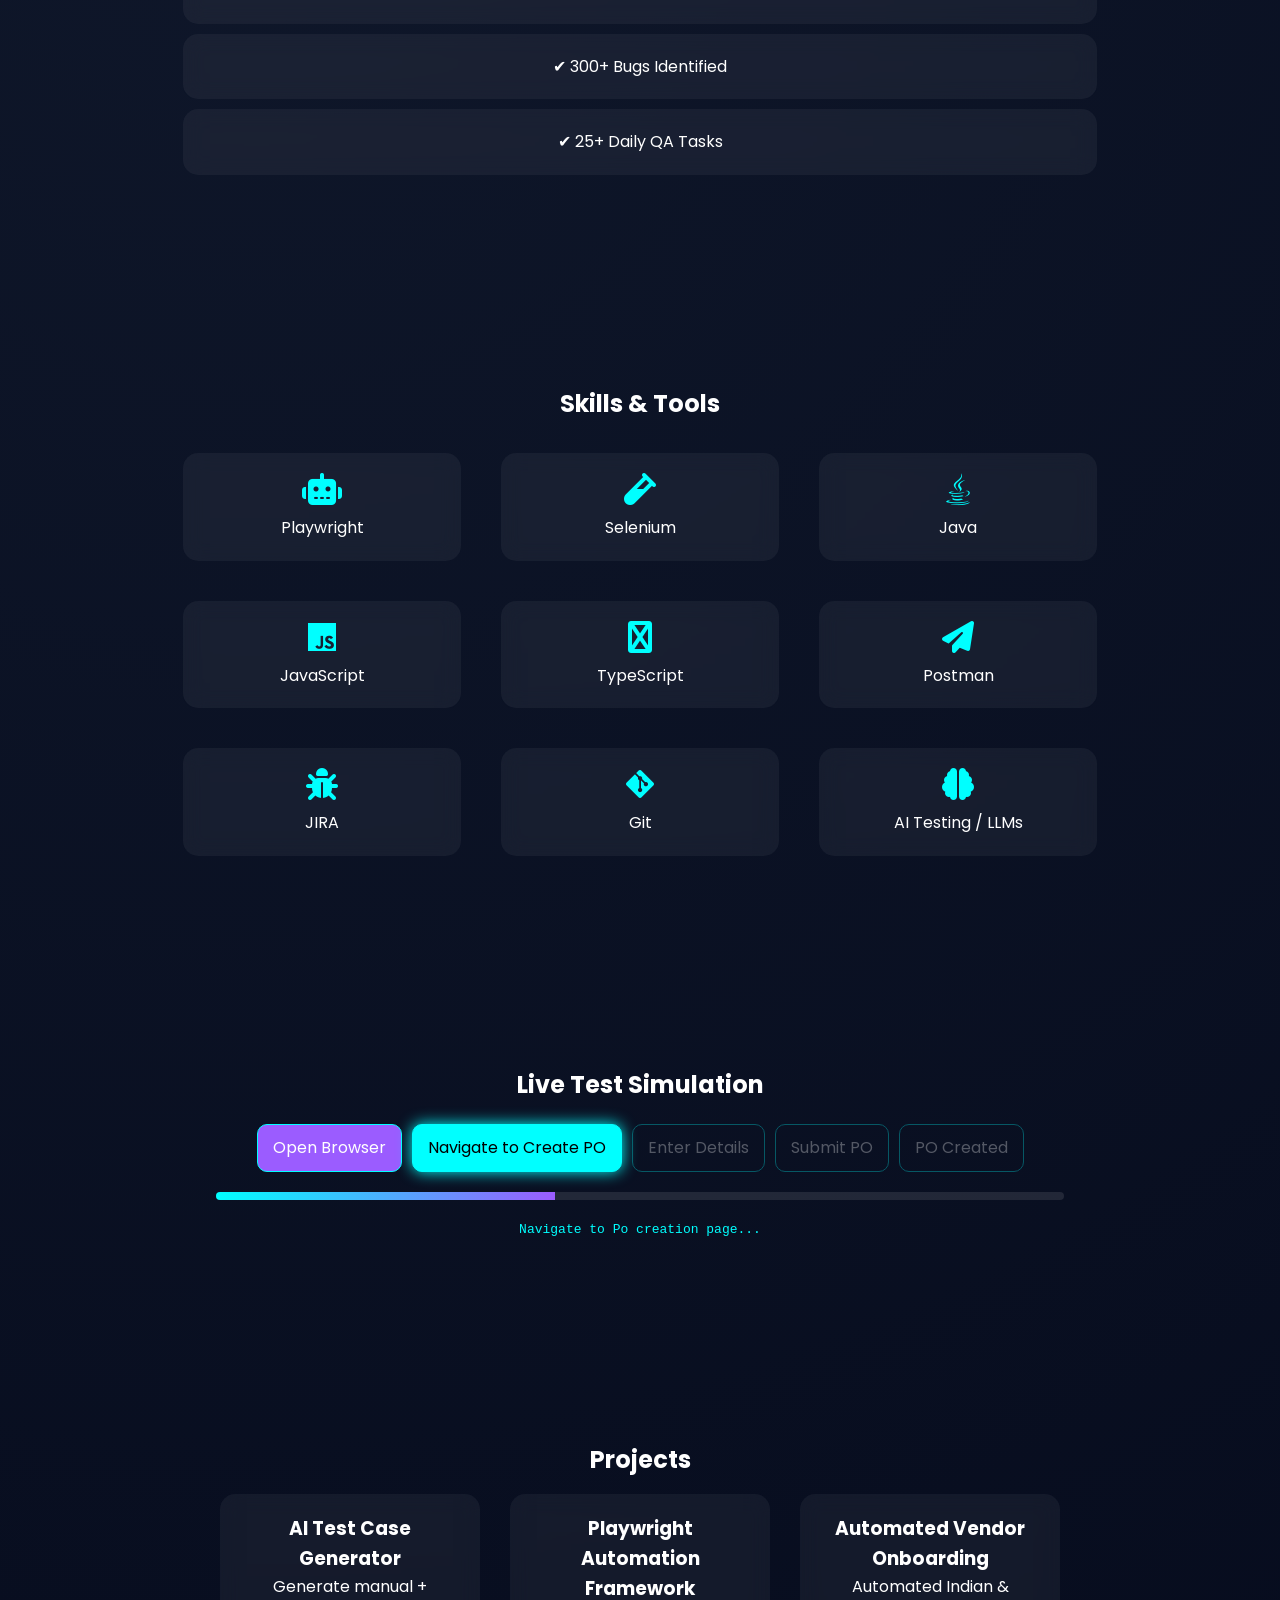
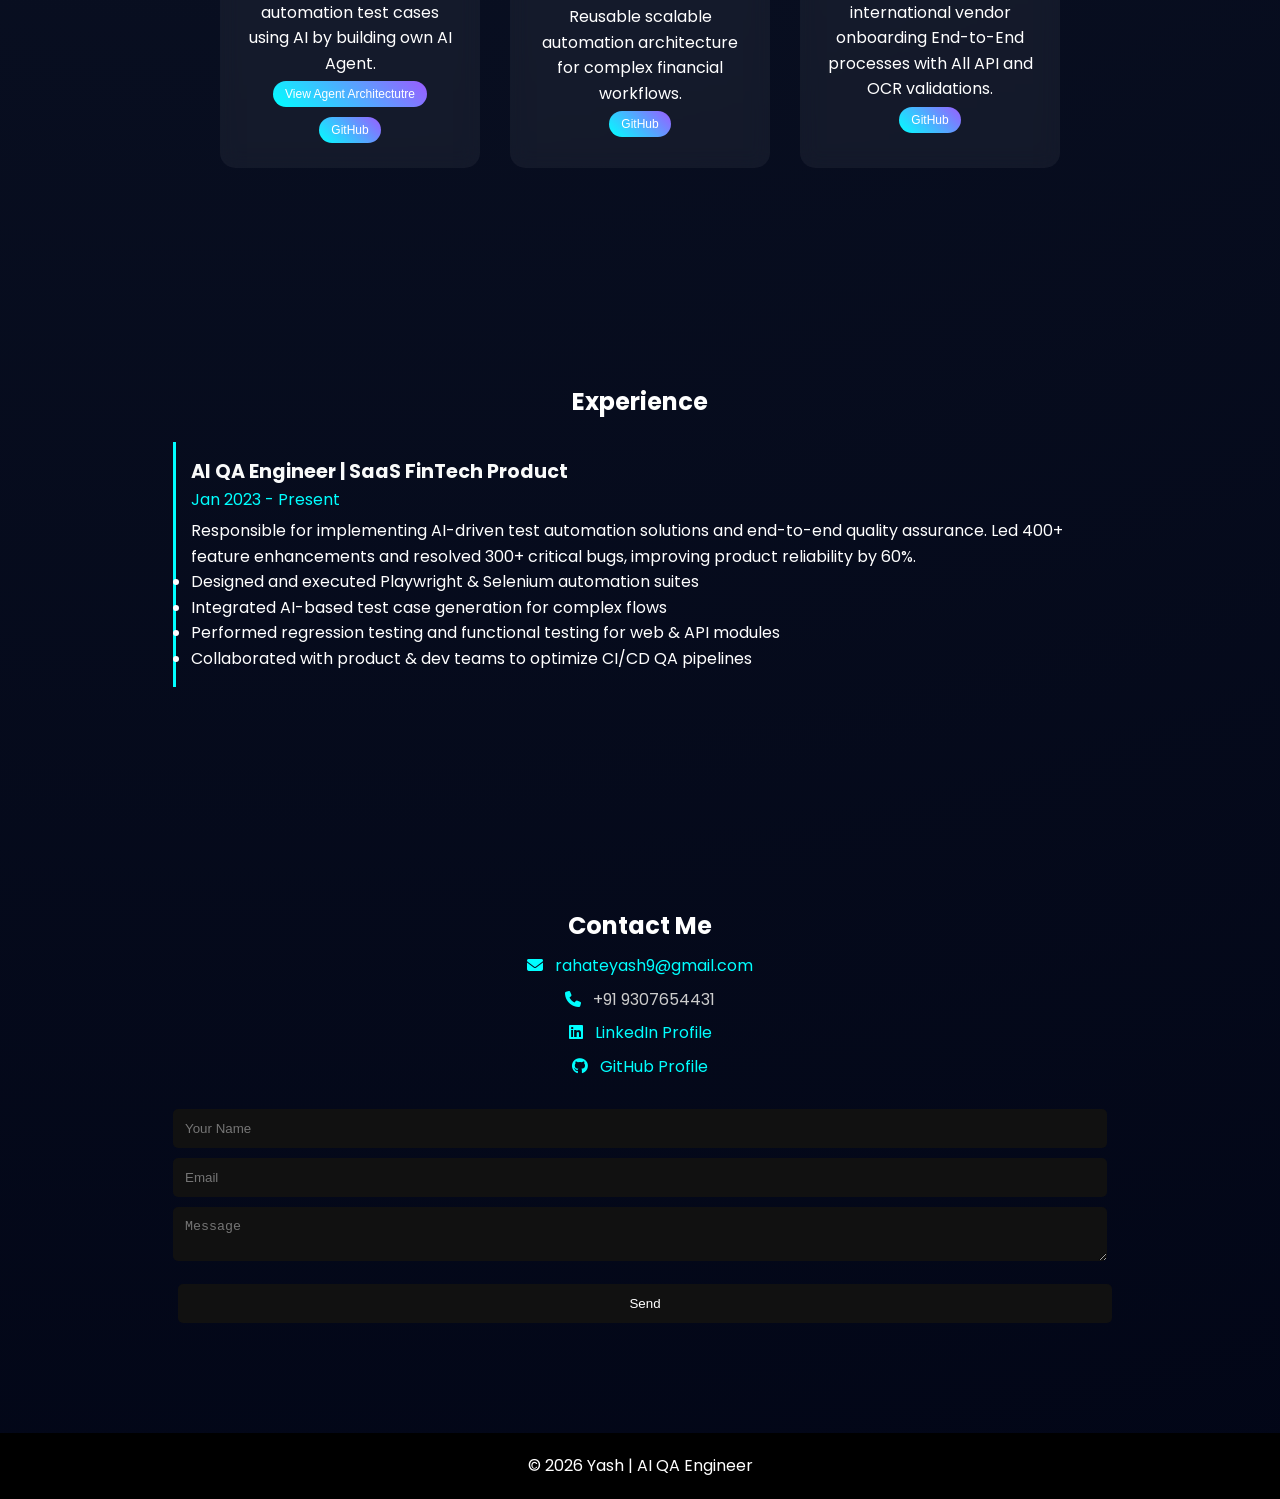
==== commit f5484ac5: "feat: add dark/light theme toggle fix: resolve typing animation lag issue style: improve mobile layo" ====
--- a/index.html
+++ b/index.html
@@ -139,15 +139,24 @@
 
 <!-- PLAYWRIGHT -->
 <section class="section playwright">
-  <div class="container">
-    <h2>Live Test Simulation</h2>
+  <h2>Live Test Simulation</h2>
+
+  <div class="test-container">
 
     <div class="test-box">
       <div class="step">Open Browser</div>
-      <div class="step">Login</div>
-      <div class="step">Select PO</div>
-      <div class="step">Submit Invoice</div>
-    </div>
+      <div class="step">Navigate to Create PO</div>
+      <div class="step">Enter Details</div>
+      <div class="step">Submit PO</div>
+      <div class="step">PO Created</div>
+    </div>
+
+    <div class="progress-bar">
+      <div class="progress"></div>
+    </div>
+
+    <p class="test-status">Initializing...</p>
+
   </div>
 </section>
 
@@ -227,12 +236,17 @@
     </div>
 
     <!-- FORM (KEEP BELOW) -->
-    <form class="contact-form">
-      <input type="text" placeholder="Your Name" required />
-      <input type="email" placeholder="Email" required />
-      <textarea placeholder="Message"></textarea>
-      <button class="btn">Send</button>
-    </form>
+    <form class="contact-form" action="https://formspree.io/f/xdawrajv" method="POST">
+
+  <input type="text" name="name" placeholder="Your Name" required />
+
+  <input type="email" name="email" placeholder="Email" required />
+
+  <textarea name="message" placeholder="Message" required></textarea>
+
+  <button class="btn" type="submit">Send</button>
+
+</form>
   </div>
 </section>
 
--- a/style.css
+++ b/style.css
@@ -571,4 +571,59 @@
 
 .contact-info a:hover {
   text-decoration: underline;
+}
+/* ===== PLAYWRIGHT REAL SIMULATION ===== */
+
+.test-container {
+  margin-top: 20px;
+}
+
+.test-box {
+  display: flex;
+  flex-wrap: wrap;
+  justify-content: center;
+  gap: 10px;
+}
+
+.step {
+  padding: 10px 15px;
+  border: 1px solid cyan;
+  border-radius: 10px;
+  opacity: 0.3;
+  transition: 0.4s;
+}
+
+.step.active {
+  opacity: 1;
+  background: cyan;
+  color: black;
+  box-shadow: 0 0 15px cyan;
+}
+
+.step.done {
+  opacity: 1;
+  background: #9b5cff;
+  color: white;
+}
+
+.progress-bar {
+  width: 80%;
+  height: 8px;
+  background: rgba(255,255,255,0.1);
+  margin: 20px auto;
+  border-radius: 10px;
+  overflow: hidden;
+}
+
+.progress {
+  height: 100%;
+  width: 0%;
+  background: linear-gradient(90deg, cyan, #9b5cff);
+  transition: width 0.4s;
+}
+
+.test-status {
+  margin-top: 10px;
+  color: cyan;
+  font-family: monospace;
 }
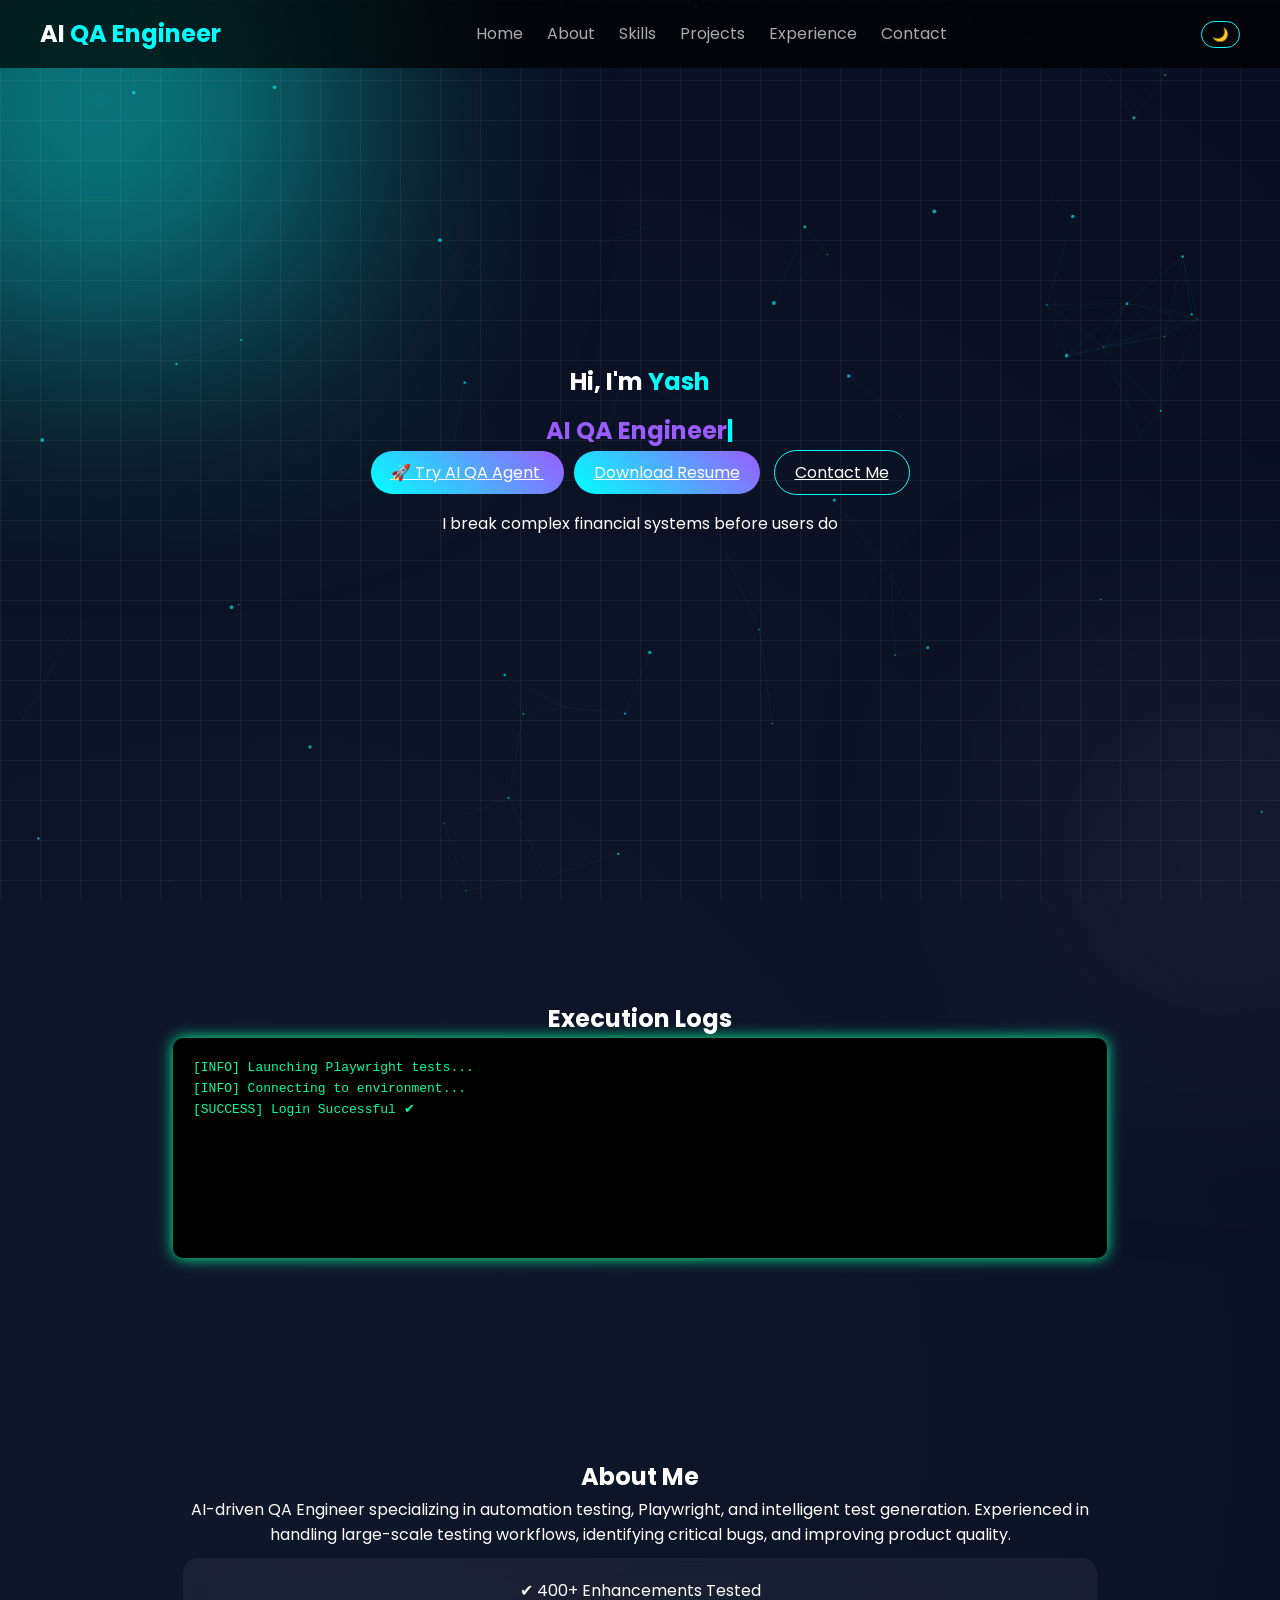
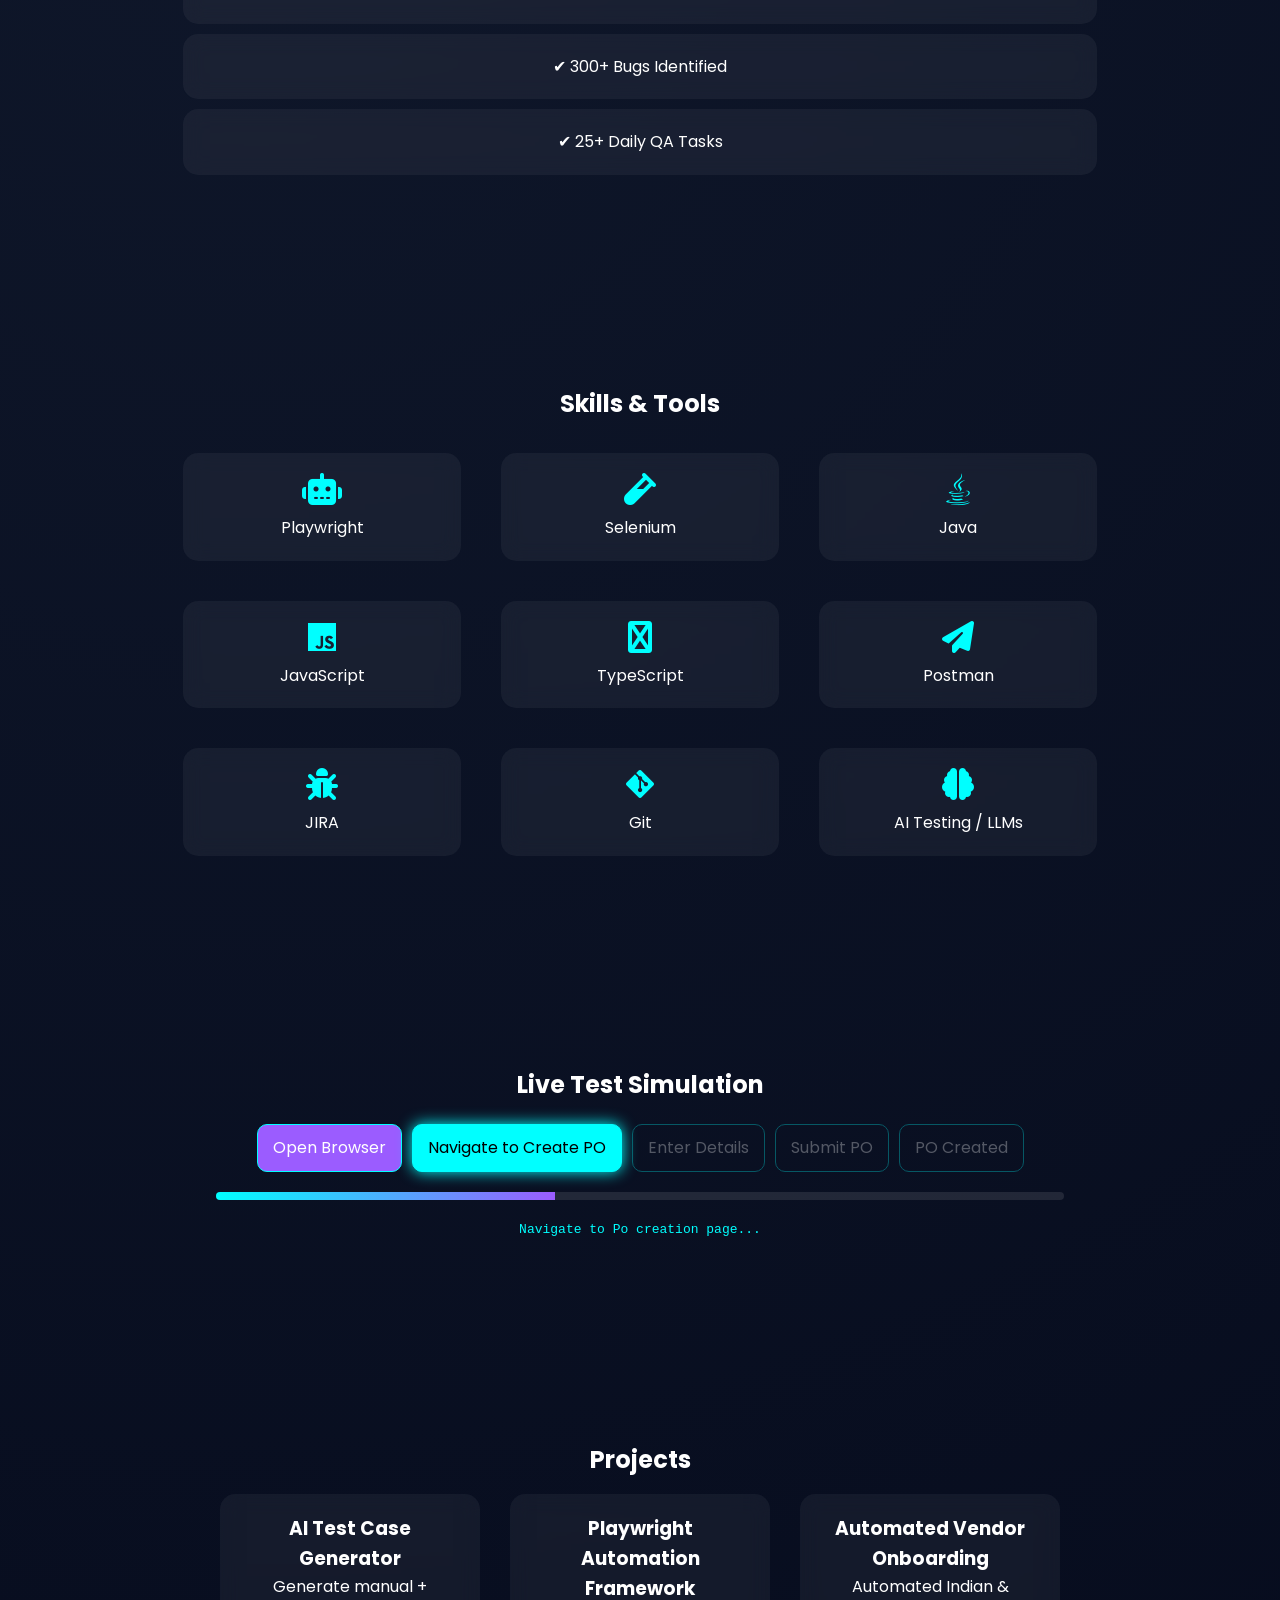
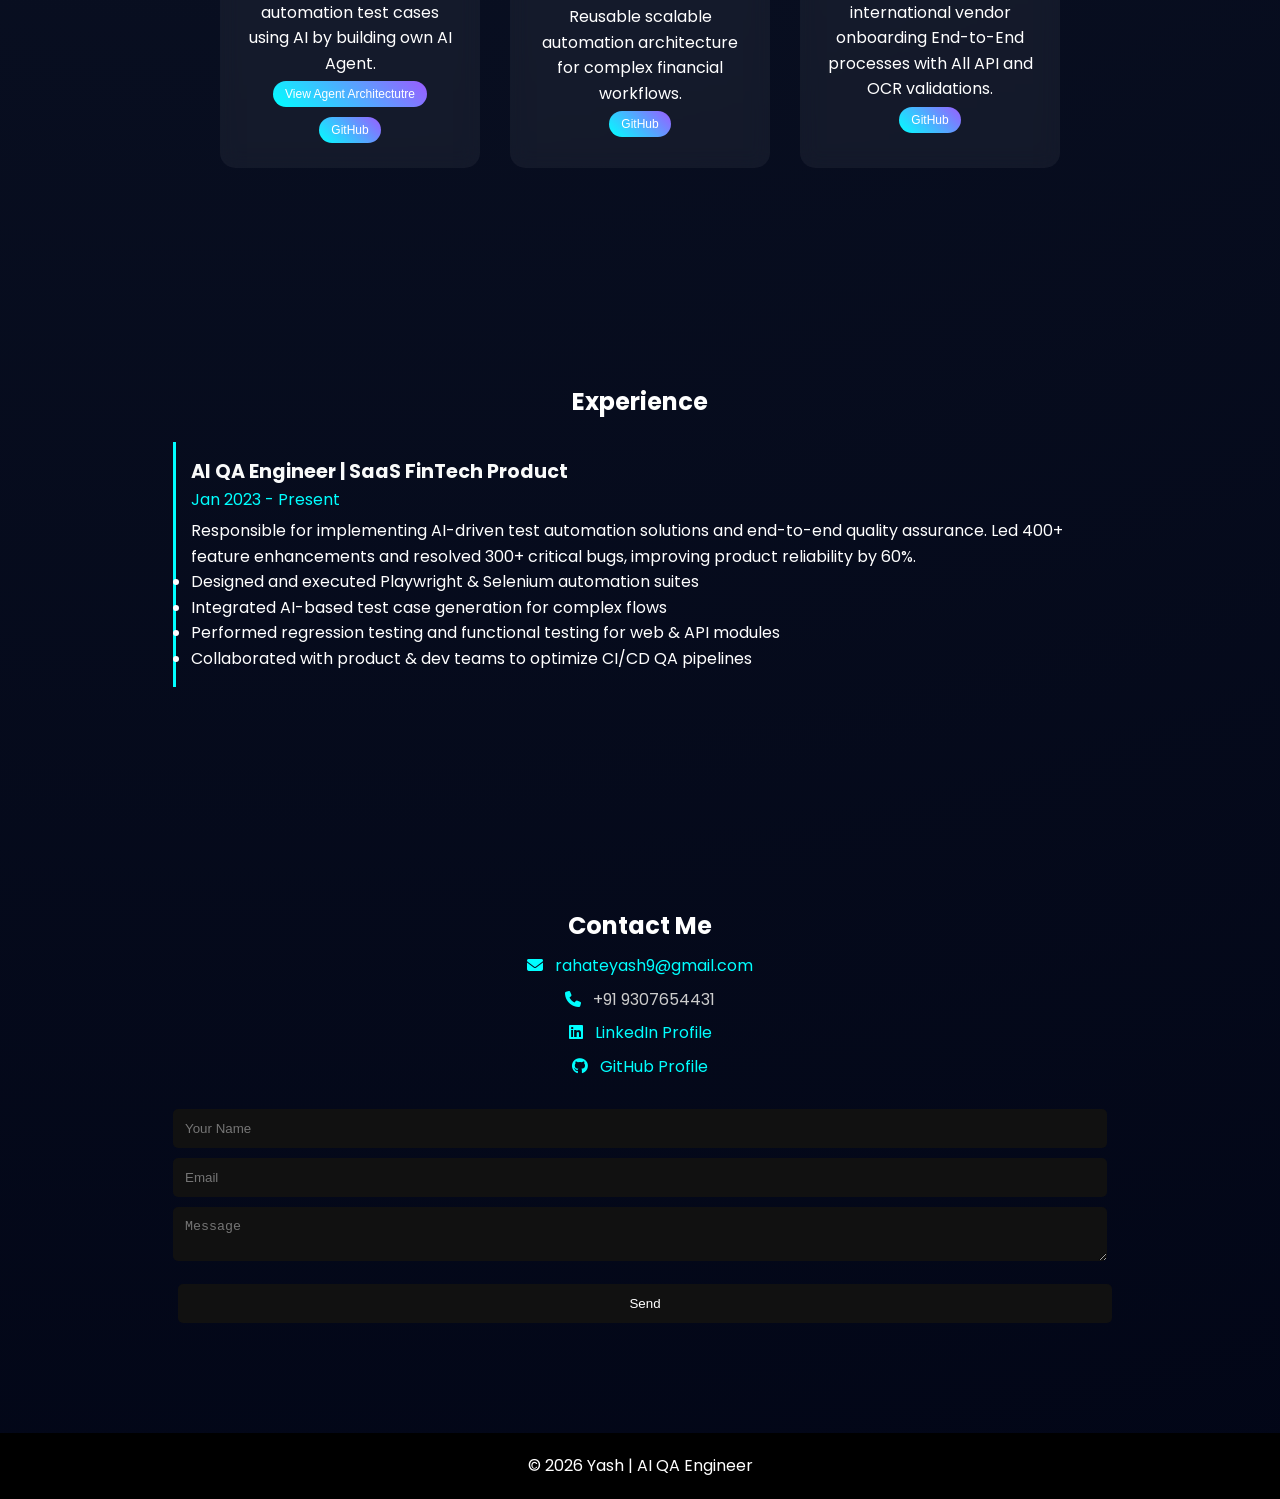
==== commit 3ed9c359: "Ai agent added" ====
--- a/index.html
+++ b/index.html
@@ -46,6 +46,9 @@
     <h2 class="typing"></h2>
 
     <div class="cta">
+      <a href="https://yash-qa-ai-agent.vercel.app/" target="_blank" class="btn glow">
+    🚀 Try AI QA Agent
+  </a>
       <a href="YashRahateCV copy.pdf" class="btn" download>Download Resume</a>
       <a href="#contact" class="btn outline">Contact Me</a><br>
       <br>
